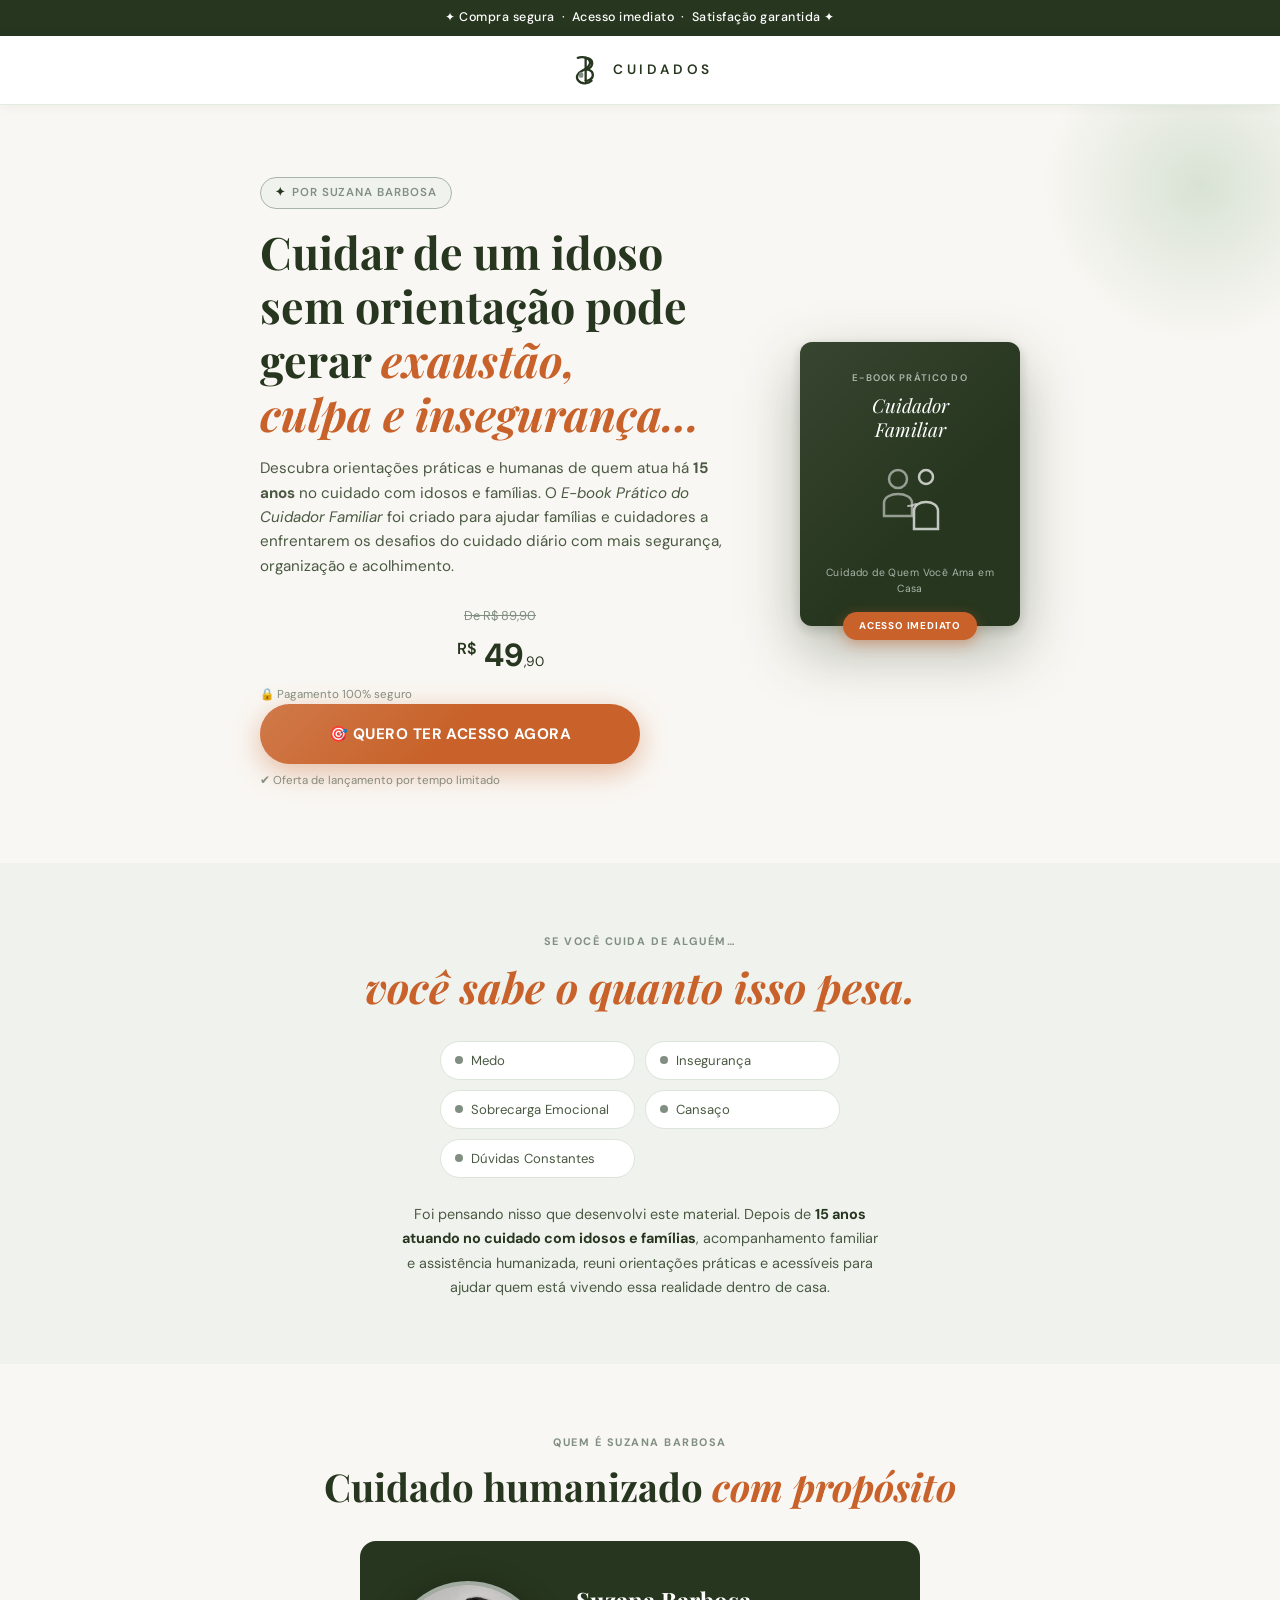
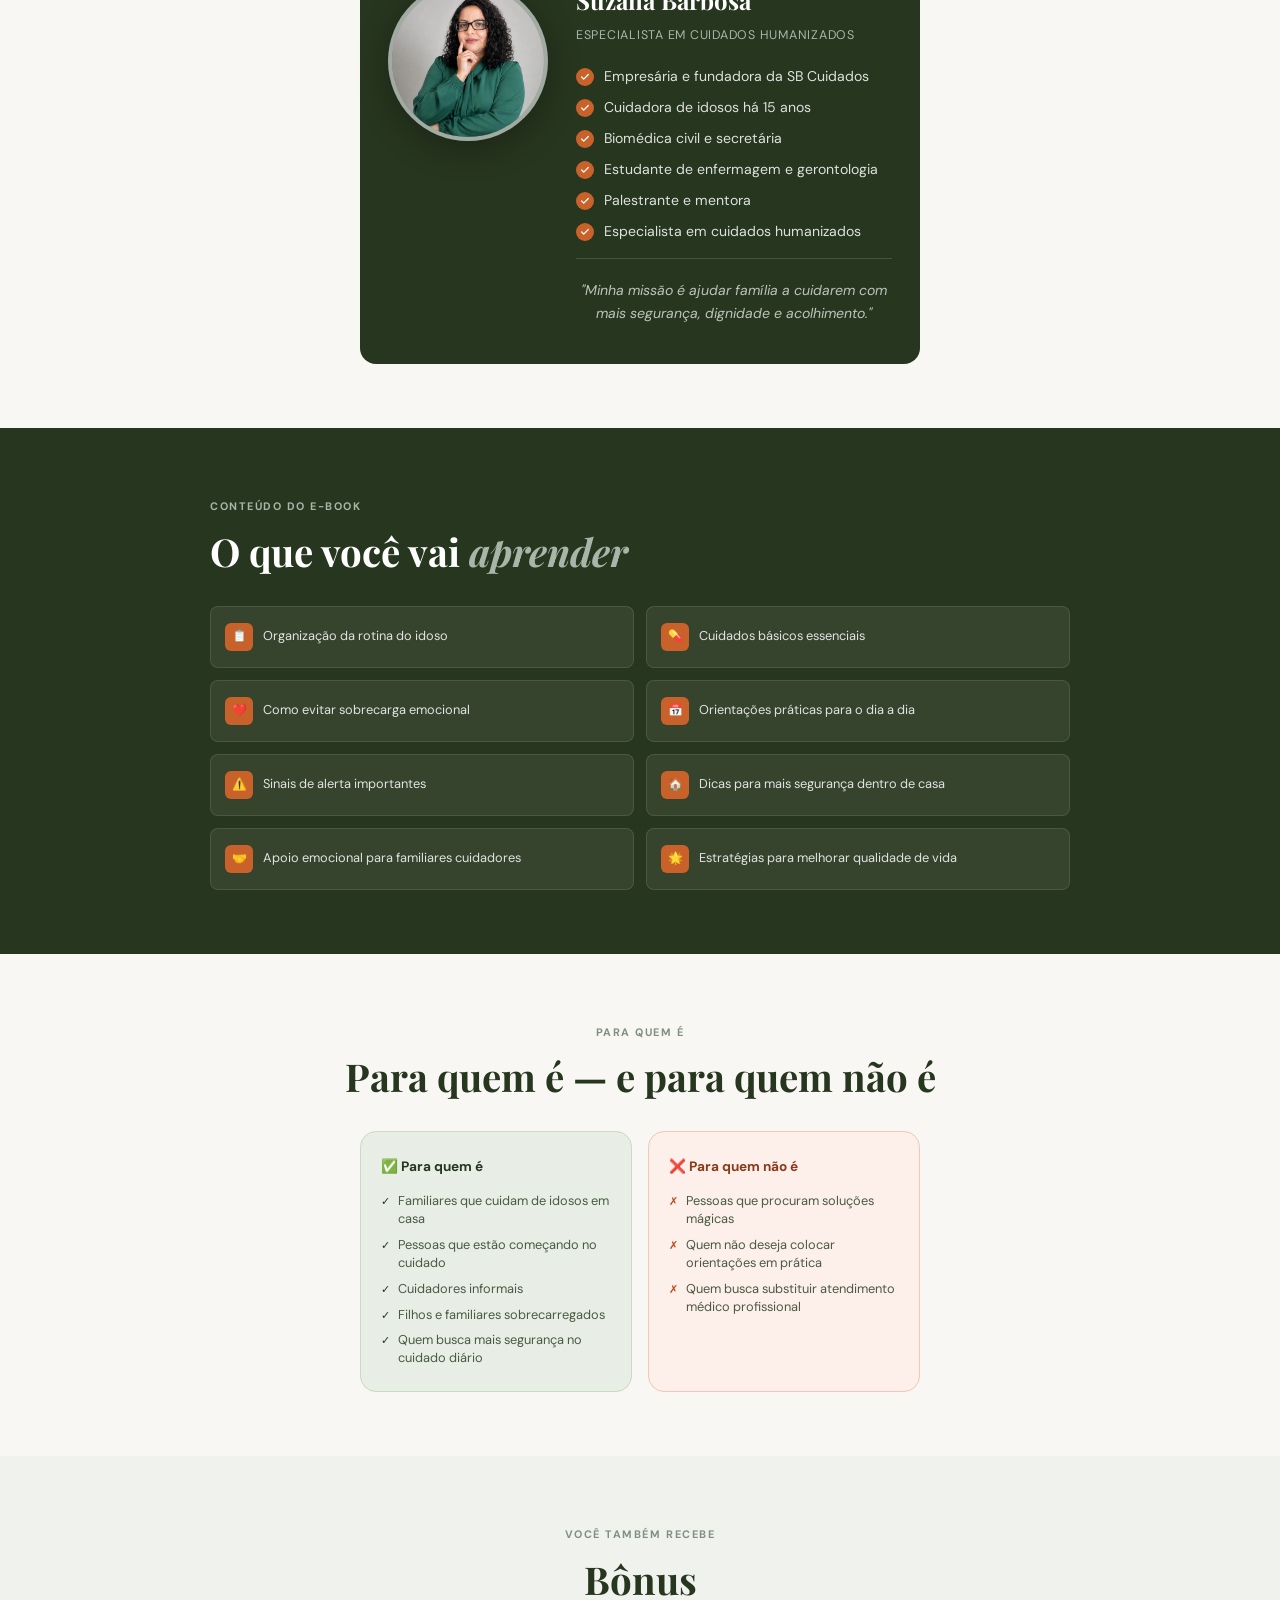
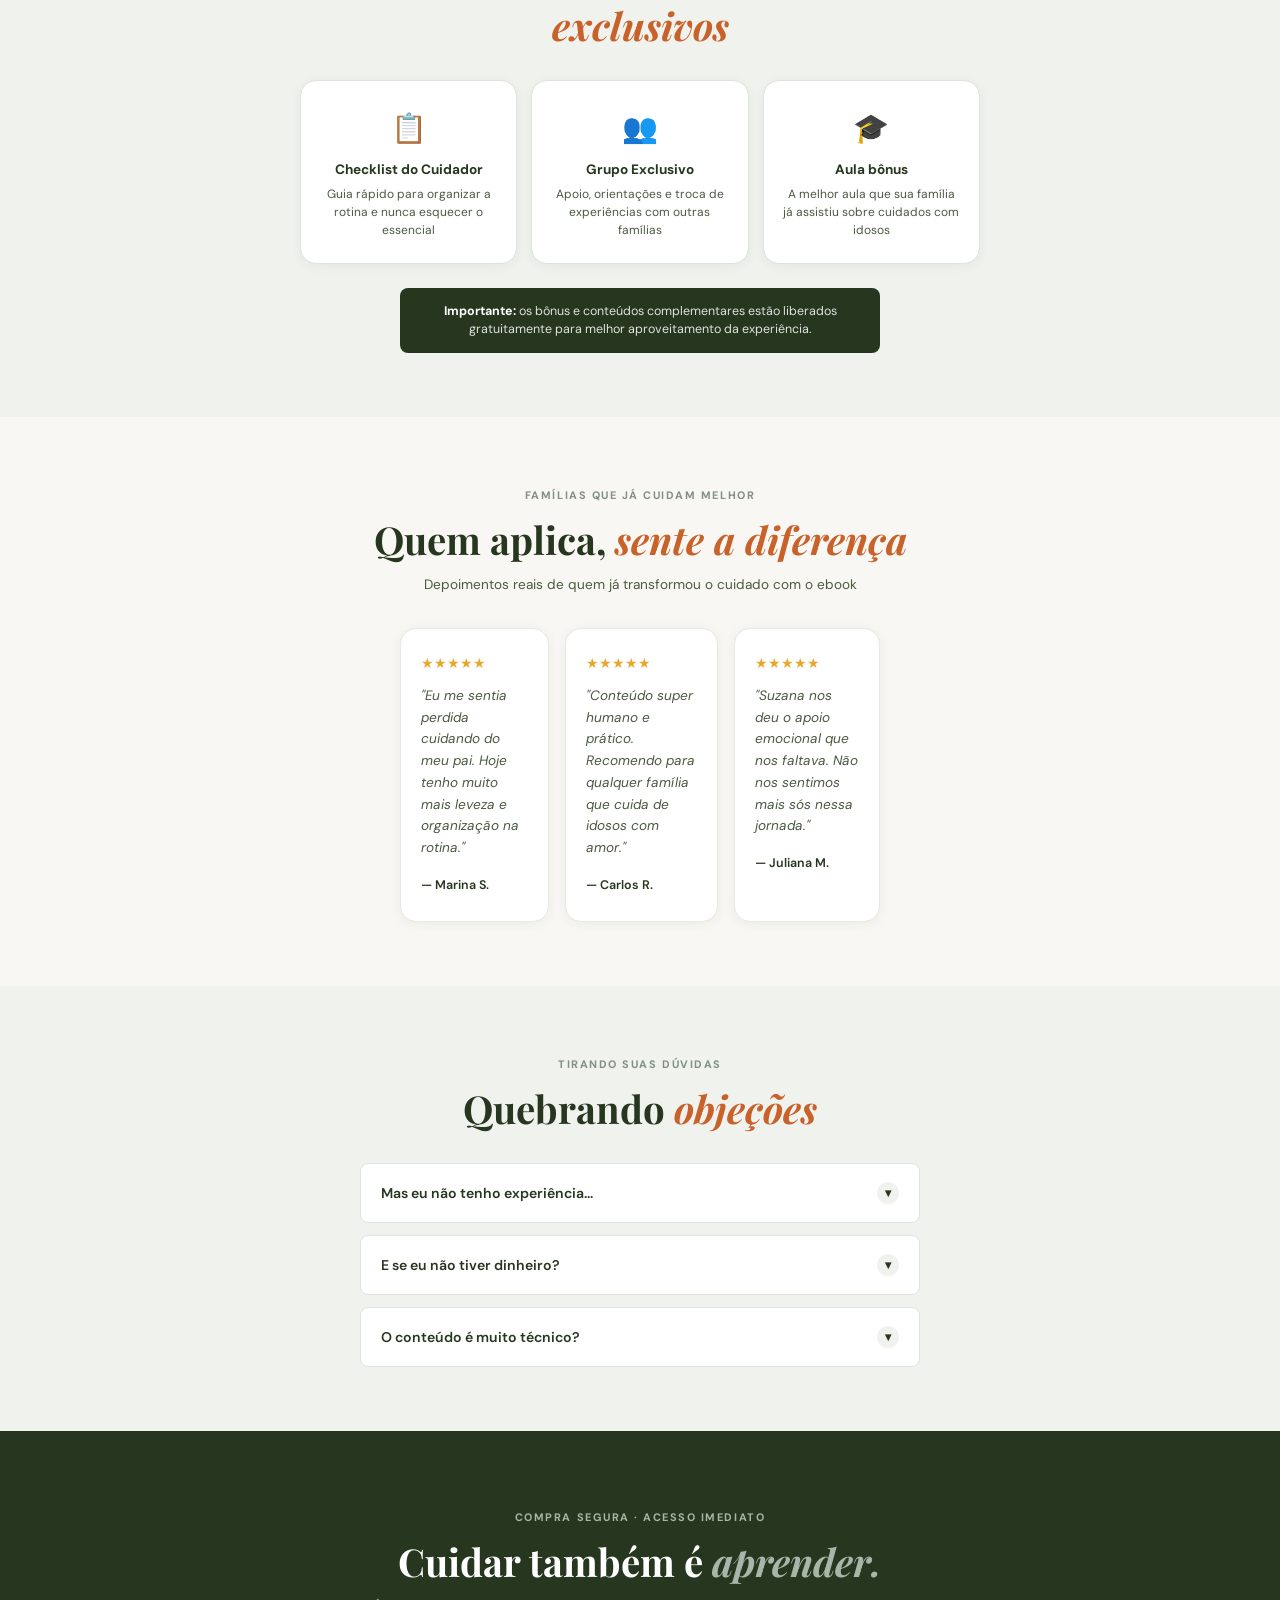
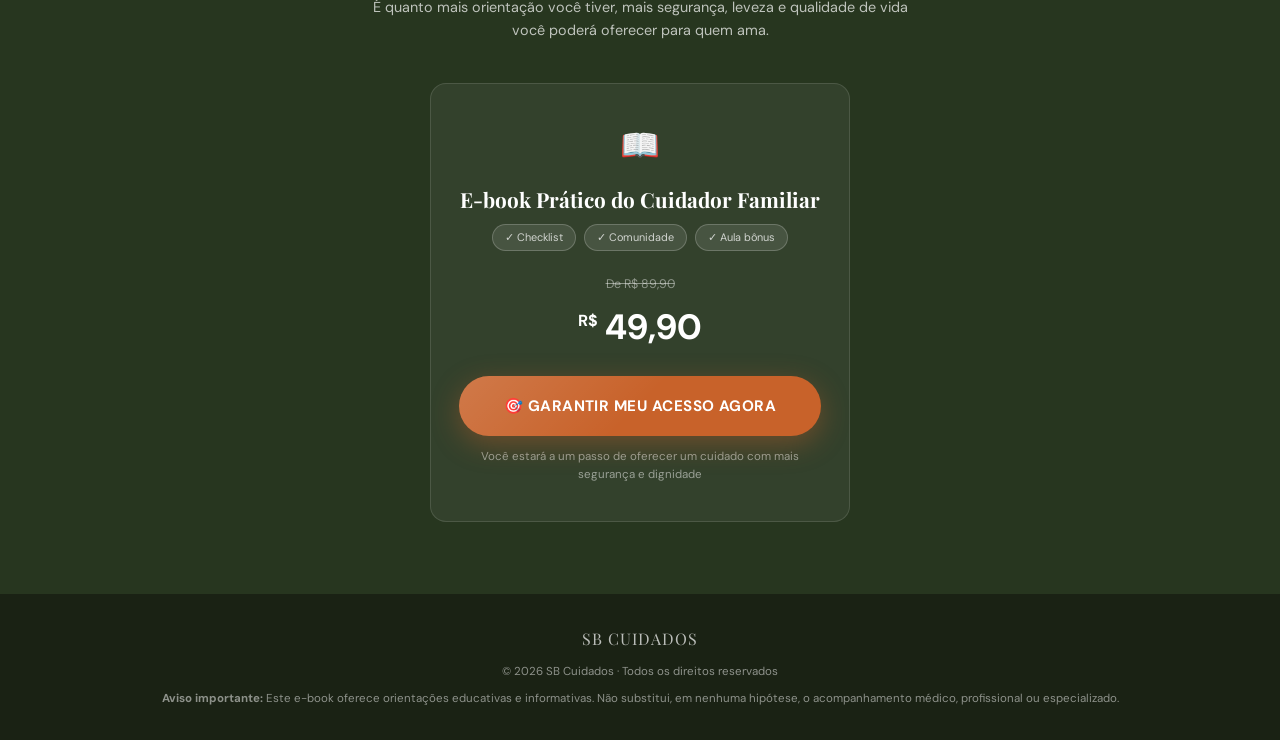
==== ebookcuidadorfamiliar/index.html @ 4cdeca49 "Add files via upload" ====
<!DOCTYPE html>
<html lang="pt-BR">
<head>
<meta charset="UTF-8">
<meta name="viewport" content="width=device-width, initial-scale=1.0">
<meta name="description" content="E-book Prático do Cuidador Familiar - Orientações práticas e humanas para cuidar de idosos com segurança, leveza e qualidade de vida.">
<title>Cuidador Familiar | SB Cuidados</title>
<link rel="preconnect" href="https://fonts.googleapis.com">
<link href="https://fonts.googleapis.com/css2?family=Playfair+Display:ital,wght@0,400;0,700;1,400;1,600&family=DM+Sans:wght@300;400;500;600&display=swap" rel="stylesheet">
<style>
  :root {
    --verde-escuro: #27361F;
    --verde-medio: #3d5230;
    --verde-sage: #818F82;
    --verde-sage-light: #a8b5a9;
    --verde-bg: #f0f2ee;
    --verde-bg2: #e8ede6;
    --laranja: #c8622a;
    --laranja-light: #d97a42;
    --creme: #f9f7f3;
    --branco: #ffffff;
    --texto-escuro: #1a2214;
    --texto-medio: #4a5a42;
    --radius: 16px;
    --radius-sm: 8px;
  }

  *, *::before, *::after { box-sizing: border-box; margin: 0; padding: 0; }

  html { scroll-behavior: smooth; }

  body {
    font-family: 'DM Sans', Helvetica, Arial, sans-serif;
    background: var(--creme);
    color: var(--texto-escuro);
    line-height: 1.6;
    -webkit-font-smoothing: antialiased;
  }

  img { max-width: 100%; height: auto; display: block; }

  /* ── TOPBAR ── */
  .topbar {
    background: var(--verde-escuro);
    color: #fff;
    text-align: center;
    font-size: 0.78rem;
    padding: 8px 16px;
    letter-spacing: 0.04em;
    font-weight: 500;
  }

  /* ── HERO ── */
  .hero {
    background: var(--creme);
    padding: 48px 24px 56px;
    display: flex;
    flex-direction: column;
    align-items: center;
    gap: 36px;
    position: relative;
    overflow: hidden;
  }

  .hero::before {
    content: '';
    position: absolute;
    top: -80px; right: -80px;
    width: 320px; height: 320px;
    border-radius: 50%;
    background: radial-gradient(circle, #d8e2d4 0%, transparent 70%);
    pointer-events: none;
  }

  .hero-badge {
    display: inline-flex;
    align-items: center;
    gap: 6px;
    background: var(--verde-bg);
    color: var(--verde-escuro);
    font-size: 0.72rem;
    font-weight: 600;
    letter-spacing: 0.08em;
    text-transform: uppercase;
    padding: 6px 14px;
    border-radius: 40px;
    border: 1px solid var(--verde-sage-light);
  }

  .hero-badge span { color: var(--verde-sage); }

  .hero-content { text-align: center; }

  .hero-title {
    font-family: 'Playfair Display', Georgia, serif;
    font-size: clamp(1.9rem, 6vw, 2.8rem);
    font-weight: 700;
    line-height: 1.2;
    color: var(--verde-escuro);
    margin-bottom: 16px;
  }

  .hero-title em {
    font-style: italic;
    color: var(--laranja);
  }

  .hero-desc {
    font-size: 0.95rem;
    color: var(--texto-medio);
    margin-bottom: 28px;
    max-width: 480px;
    margin-left: auto;
    margin-right: auto;
  }

  /* book mockup */
  .hero-book {
    width: min(220px, 60vw);
    background: var(--verde-escuro);
    border-radius: 12px;
    padding: 28px 22px;
    text-align: center;
    color: #fff;
    position: relative;
    box-shadow: 0 24px 60px rgba(39,54,31,0.35), 0 4px 12px rgba(39,54,31,0.2);
    flex-shrink: 0;
  }

  .hero-book::before {
    content: '';
    position: absolute;
    inset: 0;
    border-radius: 12px;
    background: linear-gradient(135deg, rgba(255,255,255,0.08) 0%, transparent 60%);
    pointer-events: none;
  }

  .hero-book .book-tag {
    font-size: 0.6rem;
    letter-spacing: 0.12em;
    text-transform: uppercase;
    color: var(--verde-sage-light);
    margin-bottom: 8px;
    font-weight: 600;
  }

  .hero-book .book-title {
    font-family: 'Playfair Display', serif;
    font-size: 1.2rem;
    font-style: italic;
    line-height: 1.25;
    margin-bottom: 20px;
  }

  .hero-book .book-icon {
    width: 80px;
    height: 80px;
    margin: 0 auto 16px;
    opacity: 0.85;
  }

  .hero-book .book-subtitle {
    font-size: 0.65rem;
    color: var(--verde-sage-light);
    letter-spacing: 0.04em;
  }

  .book-access-badge {
    position: absolute;
    bottom: -14px;
    left: 50%;
    transform: translateX(-50%);
    background: var(--laranja);
    color: #fff;
    font-size: 0.62rem;
    font-weight: 700;
    letter-spacing: 0.08em;
    text-transform: uppercase;
    padding: 6px 16px;
    border-radius: 20px;
    white-space: nowrap;
    box-shadow: 0 4px 14px rgba(200,98,42,0.45);
  }

  /* price area */
  .price-block {
    text-align: center;
    margin-top: 8px;
  }

  .price-old {
    font-size: 0.8rem;
    color: var(--verde-sage);
    text-decoration: line-through;
    margin-bottom: 4px;
  }

  .price-new {
    font-size: 2rem;
    font-weight: 700;
    color: var(--verde-escuro);
  }

  .price-new strong { font-size: 1rem; vertical-align: super; font-weight: 600; }
  .price-new span { font-size: 0.85rem; font-weight: 400; }

  .price-note {
    font-size: 0.72rem;
    color: var(--verde-sage);
    margin-top: 4px;
    display: flex;
    align-items: center;
    justify-content: center;
    gap: 4px;
  }

  /* CTA Button */
  .btn-cta {
    display: block;
    width: 100%;
    max-width: 380px;
    margin: 0 auto;
    background: var(--laranja);
    color: #fff;
    text-decoration: none;
    text-align: center;
    font-weight: 700;
    font-size: 0.95rem;
    letter-spacing: 0.03em;
    padding: 18px 24px;
    border-radius: 50px;
    border: none;
    cursor: pointer;
    box-shadow: 0 8px 28px rgba(200,98,42,0.4);
    transition: transform 0.2s, box-shadow 0.2s, background 0.2s;
    position: relative;
    overflow: hidden;
  }

  .btn-cta::after {
    content: '';
    position: absolute;
    inset: 0;
    background: linear-gradient(135deg, rgba(255,255,255,0.15) 0%, transparent 50%);
    pointer-events: none;
  }

  .btn-cta:hover { transform: translateY(-2px); box-shadow: 0 12px 36px rgba(200,98,42,0.5); background: #d96f35; }
  .btn-cta:active { transform: translateY(0); }

  .guarantee {
    display: flex;
    align-items: center;
    justify-content: center;
    gap: 6px;
    font-size: 0.72rem;
    color: var(--verde-sage);
    margin-top: 10px;
  }

  /* ── SECTION BASE ── */
  section { padding: 64px 24px; }

  .section-label {
    display: inline-block;
    font-size: 0.68rem;
    font-weight: 700;
    letter-spacing: 0.14em;
    text-transform: uppercase;
    color: var(--verde-sage);
    margin-bottom: 12px;
  }

  .section-title {
    font-family: 'Playfair Display', serif;
    font-size: clamp(1.6rem, 5vw, 2.4rem);
    line-height: 1.2;
    color: var(--verde-escuro);
    margin-bottom: 12px;
  }

  .section-title em {
    font-style: italic;
    color: var(--laranja);
  }

  .section-sub {
    font-size: 0.9rem;
    color: var(--texto-medio);
    max-width: 560px;
  }

  /* ── EMPATHY ── */
  .empathy {
    background: var(--verde-bg);
    text-align: center;
  }

  .empathy .section-title em {
    font-style: italic;
    color: var(--laranja);
    display: block;
    font-size: 1.1em;
  }

  .empathy-feelings {
    display: grid;
    grid-template-columns: 1fr 1fr;
    gap: 10px;
    max-width: 400px;
    margin: 28px auto 24px;
    text-align: left;
  }

  .feeling-tag {
    display: flex;
    align-items: center;
    gap: 8px;
    background: #fff;
    border: 1px solid #dce5d9;
    border-radius: 40px;
    padding: 8px 14px;
    font-size: 0.82rem;
    color: var(--texto-medio);
  }

  .feeling-tag .dot {
    width: 8px; height: 8px;
    background: var(--verde-sage);
    border-radius: 50%;
    flex-shrink: 0;
  }

  .empathy-text {
    font-size: 0.9rem;
    color: var(--texto-medio);
    max-width: 480px;
    margin: 0 auto;
    line-height: 1.7;
  }

  .empathy-text strong { color: var(--verde-escuro); }

  /* ── AUTHOR ── */
  .author {
    background: var(--creme);
  }

  .author-card {
    background: var(--verde-escuro);
    border-radius: var(--radius);
    padding: 40px 28px;
    color: #fff;
    display: flex;
    flex-direction: column;
    align-items: center;
    gap: 28px;
    max-width: 560px;
    margin: 0 auto;
  }

  .author-avatar {
    width: 160px; height: 160px;
    border-radius: 50%;
    background: var(--verde-sage);
    flex-shrink: 0;
    border: 4px solid rgba(255,255,255,0.25);
    overflow: hidden;
    box-shadow: 0 8px 32px rgba(0,0,0,0.3);
  }

  .author-avatar img {
    width: 100%;
    height: 100%;
    object-fit: cover;
    object-position: center top;
  }

  .author-info { text-align: center; }

  .author-name {
    font-family: 'Playfair Display', serif;
    font-size: 1.5rem;
    font-weight: 700;
    margin-bottom: 6px;
  }

  .author-title {
    font-size: 0.78rem;
    color: var(--verde-sage-light);
    letter-spacing: 0.06em;
    text-transform: uppercase;
    margin-bottom: 20px;
  }

  .author-bullets {
    list-style: none;
    text-align: left;
    display: flex;
    flex-direction: column;
    gap: 10px;
  }

  .author-bullets li {
    display: flex;
    align-items: flex-start;
    gap: 10px;
    font-size: 0.88rem;
    color: rgba(255,255,255,0.85);
    line-height: 1.5;
  }

  .author-bullets li::before {
    content: '';
    width: 18px; height: 18px;
    border-radius: 50%;
    background: var(--laranja);
    flex-shrink: 0;
    margin-top: 2px;
    display: flex;
    align-items: center;
    justify-content: center;
    background-image: url("data:image/svg+xml,%3Csvg xmlns='http://www.w3.org/2000/svg' width='10' height='10' viewBox='0 0 24 24' fill='none' stroke='white' stroke-width='3' stroke-linecap='round' stroke-linejoin='round'%3E%3Cpolyline points='20 6 9 17 4 12'%3E%3C/polyline%3E%3C/svg%3E");
    background-repeat: no-repeat;
    background-position: center;
    background-size: 10px;
  }

  .author-quote {
    border-top: 1px solid rgba(255,255,255,0.15);
    padding-top: 20px;
    font-style: italic;
    font-size: 0.88rem;
    color: rgba(255,255,255,0.7);
    line-height: 1.6;
    text-align: center;
  }

  /* ── CONTENTS ── */
  .contents {
    background: var(--verde-escuro);
    color: #fff;
    text-align: left;
  }

  .contents .section-label { color: var(--verde-sage-light); }
  .contents .section-title { color: #fff; }
  .contents .section-title em { color: var(--verde-sage-light); }

  .contents-grid {
    display: grid;
    grid-template-columns: 1fr 1fr;
    gap: 12px;
    margin-top: 32px;
    max-width: 860px;
    margin-left: auto;
    margin-right: auto;
  }

  .content-item {
    background: rgba(255,255,255,0.07);
    border: 1px solid rgba(255,255,255,0.1);
    border-radius: var(--radius-sm);
    padding: 16px 14px;
    display: flex;
    align-items: center;
    gap: 10px;
  }

  .content-item .icon {
    width: 28px; height: 28px;
    background: var(--laranja);
    border-radius: 6px;
    flex-shrink: 0;
    display: flex;
    align-items: center;
    justify-content: center;
    font-size: 0.75rem;
    color: #fff;
    font-weight: 700;
  }

  .content-item p {
    font-size: 0.8rem;
    color: rgba(255,255,255,0.85);
    line-height: 1.45;
  }

  /* ── FOR WHOM ── */
  .forwhom {
    background: var(--creme);
  }

  .forwhom-grid {
    display: grid;
    grid-template-columns: 1fr 1fr;
    gap: 16px;
    margin-top: 32px;
  }

  .forwhom-card {
    border-radius: var(--radius);
    padding: 24px 20px;
  }

  .forwhom-card.yes {
    background: var(--verde-bg2);
    border: 1px solid #c8d9c4;
  }

  .forwhom-card.no {
    background: #fdf0eb;
    border: 1px solid #f0c8b4;
  }

  .forwhom-card h3 {
    font-size: 0.85rem;
    font-weight: 700;
    margin-bottom: 14px;
    display: flex;
    align-items: center;
    gap: 6px;
  }

  .forwhom-card.yes h3 { color: var(--verde-escuro); }
  .forwhom-card.no h3 { color: #8b3a1a; }

  .forwhom-list {
    list-style: none;
    display: flex;
    flex-direction: column;
    gap: 8px;
  }

  .forwhom-list li {
    font-size: 0.8rem;
    color: var(--texto-medio);
    line-height: 1.4;
    display: flex;
    align-items: flex-start;
    gap: 8px;
  }

  .forwhom-list li .mark {
    font-size: 0.7rem;
    margin-top: 2px;
    flex-shrink: 0;
  }

  .forwhom-card.yes .mark { color: var(--verde-escuro); }
  .forwhom-card.no .mark { color: #c0471a; }

  /* ── BONUS ── */
  .bonus {
    background: var(--verde-bg);
    text-align: center;
  }

  .bonus .section-title em { display: block; color: var(--laranja); }

  .bonus-grid {
    display: grid;
    grid-template-columns: 1fr;
    gap: 14px;
    margin-top: 32px;
    max-width: 680px;
    margin-left: auto;
    margin-right: auto;
  }

  .bonus-card {
    background: #fff;
    border-radius: var(--radius);
    padding: 24px 18px;
    text-align: center;
    border: 1px solid #dce5d9;
    box-shadow: 0 2px 12px rgba(39,54,31,0.06);
  }

  .bonus-icon {
    font-size: 1.8rem;
    margin-bottom: 10px;
  }

  .bonus-card h4 {
    font-size: 0.85rem;
    font-weight: 700;
    color: var(--verde-escuro);
    margin-bottom: 6px;
    line-height: 1.3;
  }

  .bonus-card p {
    font-size: 0.75rem;
    color: var(--texto-medio);
    line-height: 1.5;
  }

  .bonus-note {
    margin-top: 24px;
    background: var(--verde-escuro);
    color: rgba(255,255,255,0.85);
    border-radius: var(--radius-sm);
    padding: 14px 20px;
    font-size: 0.78rem;
    max-width: 480px;
    margin-left: auto;
    margin-right: auto;
    line-height: 1.5;
  }

  .bonus-note strong { color: #fff; }

  /* ── TESTIMONIALS ── */
  .testimonials {
    background: var(--creme);
    text-align: center;
  }

  .testimonials-subtitle {
    font-size: 0.85rem;
    color: var(--texto-medio);
    margin-bottom: 32px;
  }

  .testimonials-grid {
    display: flex;
    flex-direction: column;
    gap: 16px;
    max-width: 480px;
    margin: 0 auto;
  }

  .testimonial {
    background: #fff;
    border-radius: var(--radius);
    padding: 24px 20px;
    text-align: left;
    border: 1px solid #e4ebe0;
    box-shadow: 0 2px 12px rgba(39,54,31,0.06);
  }

  .stars {
    color: #e8a830;
    font-size: 0.85rem;
    margin-bottom: 10px;
  }

  .testimonial p {
    font-size: 0.85rem;
    color: var(--texto-medio);
    line-height: 1.6;
    margin-bottom: 12px;
    font-style: italic;
  }

  .testimonial-author {
    font-size: 0.78rem;
    font-weight: 600;
    color: var(--verde-escuro);
  }

  /* ── FAQ ── */
  .faq {
    background: var(--verde-bg);
    text-align: center;
  }

  .faq .section-title em { color: var(--laranja); }

  .faq-list {
    margin-top: 32px;
    max-width: 560px;
    margin-left: auto;
    margin-right: auto;
    display: flex;
    flex-direction: column;
    gap: 12px;
    text-align: left;
  }

  .faq-item {
    background: #fff;
    border-radius: var(--radius-sm);
    border: 1px solid #dce5d9;
    overflow: hidden;
  }

  .faq-question {
    width: 100%;
    background: none;
    border: none;
    padding: 18px 20px;
    display: flex;
    justify-content: space-between;
    align-items: center;
    cursor: pointer;
    font-family: inherit;
    font-size: 0.88rem;
    font-weight: 600;
    color: var(--verde-escuro);
    text-align: left;
    gap: 12px;
  }

  .faq-arrow {
    width: 22px; height: 22px;
    background: var(--verde-bg);
    border-radius: 50%;
    display: flex;
    align-items: center;
    justify-content: center;
    flex-shrink: 0;
    transition: transform 0.3s, background 0.3s;
    color: var(--verde-escuro);
    font-size: 0.75rem;
  }

  .faq-item.open .faq-arrow {
    transform: rotate(180deg);
    background: var(--verde-escuro);
    color: #fff;
  }

  .faq-answer {
    max-height: 0;
    overflow: hidden;
    transition: max-height 0.35s ease;
  }

  .faq-answer-inner {
    padding: 0 20px 18px;
    font-size: 0.84rem;
    color: var(--texto-medio);
    line-height: 1.65;
  }

  /* ── CTA FINAL ── */
  .cta-final {
    background: var(--verde-escuro);
    color: #fff;
    text-align: center;
    padding: 72px 24px;
  }

  .cta-final .section-label { color: var(--verde-sage-light); }
  .cta-final .section-title { color: #fff; }
  .cta-final .section-title em { color: var(--verde-sage-light); }

  .cta-final .section-sub { color: rgba(255,255,255,0.7); margin: 0 auto 40px; }

  .cta-box {
    background: rgba(255,255,255,0.06);
    border: 1px solid rgba(255,255,255,0.12);
    border-radius: var(--radius);
    padding: 36px 28px;
    max-width: 420px;
    margin: 0 auto;
  }

  .cta-box-icon {
    font-size: 2rem;
    margin-bottom: 12px;
  }

  .cta-box h3 {
    font-family: 'Playfair Display', serif;
    font-size: 1.3rem;
    margin-bottom: 6px;
  }

  .cta-tags {
    display: flex;
    gap: 8px;
    justify-content: center;
    flex-wrap: wrap;
    margin-bottom: 24px;
    margin-top: 8px;
  }

  .cta-tag {
    font-size: 0.68rem;
    background: rgba(255,255,255,0.1);
    border: 1px solid rgba(255,255,255,0.2);
    color: rgba(255,255,255,0.75);
    padding: 4px 12px;
    border-radius: 20px;
  }

  .cta-price-old {
    font-size: 0.78rem;
    color: rgba(255,255,255,0.45);
    text-decoration: line-through;
    margin-bottom: 4px;
  }

  .cta-price-new {
    font-size: 2.2rem;
    font-weight: 700;
    margin-bottom: 20px;
  }

  .cta-price-new sup { font-size: 1rem; vertical-align: super; }

  /* ── FOOTER ── */
  footer {
    background: var(--texto-escuro);
    color: rgba(255,255,255,0.5);
    text-align: center;
    padding: 32px 24px;
    font-size: 0.72rem;
    line-height: 1.6;
  }

  footer .footer-logo {
    font-family: 'Playfair Display', serif;
    font-size: 1rem;
    color: rgba(255,255,255,0.7);
    margin-bottom: 12px;
    letter-spacing: 0.06em;
  }

  /* ── SB LOGO SVG ── */
  .sb-logo {
    display: inline-flex;
    align-items: center;
    gap: 10px;
    text-decoration: none;
    padding: 16px 24px;
  }

  .sb-logo-text {
    font-family: 'DM Sans', Helvetica, sans-serif;
    font-size: 0.85rem;
    font-weight: 600;
    letter-spacing: 0.28em;
    color: var(--verde-escuro);
  }

  .nav-bar {
    background: #fff;
    border-bottom: 1px solid #e4ebe0;
    display: flex;
    justify-content: center;
    align-items: center;
    position: sticky;
    top: 0;
    z-index: 100;
    box-shadow: 0 1px 12px rgba(39,54,31,0.06);
  }

  /* ── DIVIDERS ── */
  .wave-divider {
    width: 100%;
    overflow: hidden;
    line-height: 0;
  }

  .wave-divider svg { display: block; width: 100%; }

  /* ── UTILITY ── */
  .center { text-align: center; }

  .mt-8 { margin-top: 8px; }
  .mt-16 { margin-top: 16px; }
  .mt-24 { margin-top: 24px; }
  .mt-32 { margin-top: 32px; }

  /* ── ANIMATIONS ── */
  @keyframes fadeUp {
    from { opacity: 0; transform: translateY(24px); }
    to { opacity: 1; transform: translateY(0); }
  }

  .animate { animation: fadeUp 0.6s ease forwards; }
  .delay-1 { animation-delay: 0.15s; }
  .delay-2 { animation-delay: 0.3s; }
  .delay-3 { animation-delay: 0.45s; }

  /* ── RESPONSIVE ── */
  @media (min-width: 600px) {
    .hero {
      flex-direction: row;
      align-items: center;
      justify-content: center;
      padding: 72px 48px;
      gap: 60px;
    }
    .hero-content { text-align: left; }
    .hero-content .btn-cta { margin: 0; }
    .hero-content .price-note { justify-content: flex-start; }
    .hero-content .guarantee { justify-content: flex-start; }

    .bonus-grid { grid-template-columns: repeat(3, 1fr); max-width: 680px; }
    .forwhom-grid { max-width: 560px; margin: 32px auto 0; }
    .testimonials-grid { flex-direction: row; }
    .author-card { flex-direction: row; align-items: flex-start; text-align: left; }
    .author-info { text-align: left; }
    .author-bullets li { }
    .contents { padding-left: 48px; padding-right: 48px; }
  }
</style>
</head>
<body>

<!-- TOP BAR -->
<div class="topbar">✦ Compra segura &nbsp;·&nbsp; Acesso imediato &nbsp;·&nbsp; Satisfação garantida ✦</div>

<!-- NAV -->
<nav class="nav-bar">
  <a href="#" class="sb-logo">
    <svg width="36" height="36" viewBox="0 0 100 110" fill="none" xmlns="http://www.w3.org/2000/svg">
      <!-- S shape -->
      <path d="M28 18 C28 18 50 10 62 24 C74 38 52 52 40 58 C28 64 20 76 30 88 C40 100 62 96 70 88" stroke="#27361F" stroke-width="7" stroke-linecap="round" fill="none"/>
      <!-- B shape -->
      <path d="M52 18 L52 88" stroke="#27361F" stroke-width="7" stroke-linecap="round"/>
      <path d="M52 18 C52 18 72 18 72 34 C72 50 52 53 52 53" stroke="#27361F" stroke-width="7" stroke-linecap="round" fill="none"/>
      <path d="M52 53 C52 53 74 53 74 70 C74 87 52 88 52 88" stroke="#27361F" stroke-width="7" stroke-linecap="round" fill="none"/>
      <!-- drop -->
      <ellipse cx="38" cy="70" rx="7" ry="9" fill="#818F82"/>
    </svg>
    <span class="sb-logo-text">CUIDADOS</span>
  </a>
</nav>

<!-- HERO -->
<section class="hero">
  <div class="hero-content animate">
    <div class="hero-badge">✦ <span>por Suzana Barbosa</span></div>

    <h1 class="hero-title mt-16">
      Cuidar de um idoso<br>
      sem orientação pode<br>
      gerar <em>exaustão,<br>culpa e insegurança…</em>
    </h1>

    <p class="hero-desc">
      Descubra orientações práticas e humanas de quem atua há <strong>15 anos</strong> no cuidado com idosos e famílias. O <em>E-book Prático do Cuidador Familiar</em> foi criado para ajudar famílias e cuidadores a enfrentarem os desafios do cuidado diário com mais segurança, organização e acolhimento.
    </p>

    <div class="price-block">
      <div class="price-old">De R$ 89,90</div>
      <div class="price-new"><strong>R$</strong> 49<span>,90</span></div>
      <div class="price-note">🔒 Pagamento 100% seguro</div>
    </div>

    <a href="https://pay.kiwify.com.br/NaNNCnF" target="_blank" rel="noopener" class="btn-cta mt-16">🎯 QUERO TER ACESSO AGORA</a>
    <div class="guarantee mt-8">✔ Oferta de lançamento por tempo limitado</div>
  </div>

  <div class="hero-book animate delay-2">
    <div class="book-tag">E-book Prático do</div>
    <div class="book-title">Cuidador<br>Familiar</div>
    <!-- Illustrated silhouette -->
    <svg class="book-icon" viewBox="0 0 80 80" fill="none" xmlns="http://www.w3.org/2000/svg">
      <!-- elder person seated -->
      <circle cx="28" cy="18" r="9" stroke="rgba(255,255,255,0.6)" stroke-width="2.5"/>
      <path d="M14 42 C14 30 42 30 42 42 L42 55 L14 55 Z" stroke="rgba(255,255,255,0.6)" stroke-width="2.5" fill="none"/>
      <!-- caregiver standing -->
      <circle cx="56" cy="16" r="7" stroke="rgba(255,255,255,0.85)" stroke-width="2.5"/>
      <path d="M44 50 C44 38 68 38 68 50 L68 68 L44 68 Z" stroke="rgba(255,255,255,0.85)" stroke-width="2.5" fill="none"/>
      <!-- hand holding gesture -->
      <path d="M38 45 C42 45 46 43 46 43" stroke="rgba(255,255,255,0.7)" stroke-width="2" stroke-linecap="round"/>
    </svg>
    <div class="book-subtitle">Cuidado de Quem Você Ama em Casa</div>
    <div class="book-access-badge">ACESSO IMEDIATO</div>
  </div>
</section>

<!-- EMPATHY SECTION -->
<section class="empathy">
  <p class="section-label">Se você cuida de alguém…</p>
  <h2 class="section-title">
    <em>você sabe o quanto isso pesa.</em>
  </h2>

  <div class="empathy-feelings">
    <div class="feeling-tag"><span class="dot"></span> Medo</div>
    <div class="feeling-tag"><span class="dot"></span> Insegurança</div>
    <div class="feeling-tag"><span class="dot"></span> Sobrecarga Emocional</div>
    <div class="feeling-tag"><span class="dot"></span> Cansaço</div>
    <div class="feeling-tag"><span class="dot"></span> Dúvidas Constantes</div>
  </div>

  <p class="empathy-text">
    Foi pensando nisso que desenvolvi este material. Depois de <strong>15 anos atuando no cuidado com idosos e famílias</strong>, acompanhamento familiar e assistência humanizada, reuni orientações práticas e acessíveis para ajudar quem está vivendo essa realidade dentro de casa.
  </p>
</section>

<!-- AUTHOR -->
<section class="author">
  <div style="text-align:center; margin-bottom:32px;">
    <p class="section-label">Quem é Suzana Barbosa</p>
    <h2 class="section-title">Cuidado humanizado <em>com propósito</em></h2>
  </div>

  <div class="author-card">
    <div class="author-avatar">
      <img src="suzana.webp" alt="Suzana Barbosa">
    </div>
    <div class="author-info">
      <div class="author-name">Suzana Barbosa</div>
      <div class="author-title">Especialista em Cuidados Humanizados</div>
      <ul class="author-bullets">
        <li>Empresária e fundadora da SB Cuidados</li>
        <li>Cuidadora de idosos há 15 anos</li>
        <li>Biomédica civil e secretária</li>
        <li>Estudante de enfermagem e gerontologia</li>
        <li>Palestrante e mentora</li>
        <li>Especialista em cuidados humanizados</li>
      </ul>
      <p class="author-quote mt-16">
        "Minha missão é ajudar família a cuidarem com mais segurança, dignidade e acolhimento."
      </p>
    </div>
  </div>
</section>

<!-- CONTENTS -->
<section class="contents">
  <div style="max-width:860px; margin:0 auto;">
  <p class="section-label">Conteúdo do E-book</p>
  <h2 class="section-title">O que você vai <em>aprender</em></h2>
  </div>

  <div class="contents-grid">
    <div class="content-item">
      <div class="icon">📋</div>
      <p>Organização da rotina do idoso</p>
    </div>
    <div class="content-item">
      <div class="icon">💊</div>
      <p>Cuidados básicos essenciais</p>
    </div>
    <div class="content-item">
      <div class="icon">❤️</div>
      <p>Como evitar sobrecarga emocional</p>
    </div>
    <div class="content-item">
      <div class="icon">📅</div>
      <p>Orientações práticas para o dia a dia</p>
    </div>
    <div class="content-item">
      <div class="icon">⚠️</div>
      <p>Sinais de alerta importantes</p>
    </div>
    <div class="content-item">
      <div class="icon">🏠</div>
      <p>Dicas para mais segurança dentro de casa</p>
    </div>
    <div class="content-item">
      <div class="icon">🤝</div>
      <p>Apoio emocional para familiares cuidadores</p>
    </div>
    <div class="content-item">
      <div class="icon">🌟</div>
      <p>Estratégias para melhorar qualidade de vida</p>
    </div>
  </div>
</section>

<!-- FOR WHOM -->
<section class="forwhom">
  <div style="text-align:center; margin-bottom:0;">
    <p class="section-label">Para quem é</p>
    <h2 class="section-title" style="margin-bottom:0;">Para quem é — e para quem não é</h2>
  </div>

  <div class="forwhom-grid">
    <div class="forwhom-card yes">
      <h3>✅ Para quem é</h3>
      <ul class="forwhom-list">
        <li><span class="mark">✓</span> Familiares que cuidam de idosos em casa</li>
        <li><span class="mark">✓</span> Pessoas que estão começando no cuidado</li>
        <li><span class="mark">✓</span> Cuidadores informais</li>
        <li><span class="mark">✓</span> Filhos e familiares sobrecarregados</li>
        <li><span class="mark">✓</span> Quem busca mais segurança no cuidado diário</li>
      </ul>
    </div>
    <div class="forwhom-card no">
      <h3>❌ Para quem não é</h3>
      <ul class="forwhom-list">
        <li><span class="mark">✗</span> Pessoas que procuram soluções mágicas</li>
        <li><span class="mark">✗</span> Quem não deseja colocar orientações em prática</li>
        <li><span class="mark">✗</span> Quem busca substituir atendimento médico profissional</li>
      </ul>
    </div>
  </div>
</section>

<!-- BONUS -->
<section class="bonus">
  <p class="section-label">Você também recebe</p>
  <h2 class="section-title">Bônus <em>exclusivos</em></h2>

  <div class="bonus-grid">
    <div class="bonus-card">
      <div class="bonus-icon">📋</div>
      <h4>Checklist do Cuidador</h4>
      <p>Guia rápido para organizar a rotina e nunca esquecer o essencial</p>
    </div>
    <div class="bonus-card">
      <div class="bonus-icon">👥</div>
      <h4>Grupo Exclusivo</h4>
      <p>Apoio, orientações e troca de experiências com outras famílias</p>
    </div>
    <div class="bonus-card">
      <div class="bonus-icon">🎓</div>
      <h4>Aula bônus</h4>
      <p>A melhor aula que sua família já assistiu sobre cuidados com idosos</p>
    </div>
  </div>

  <p class="bonus-note mt-24">
    <strong>Importante:</strong> os bônus e conteúdos complementares estão liberados gratuitamente para melhor aproveitamento da experiência.
  </p>
</section>

<!-- TESTIMONIALS -->
<section class="testimonials">
  <p class="section-label">Famílias que já cuidam melhor</p>
  <h2 class="section-title">Quem aplica, <em>sente a diferença</em></h2>
  <p class="testimonials-subtitle">Depoimentos reais de quem já transformou o cuidado com o ebook</p>

  <div class="testimonials-grid">
    <div class="testimonial">
      <div class="stars">★★★★★</div>
      <p>"Eu me sentia perdida cuidando do meu pai. Hoje tenho muito mais leveza e organização na rotina."</p>
      <span class="testimonial-author">— Marina S.</span>
    </div>
    <div class="testimonial">
      <div class="stars">★★★★★</div>
      <p>"Conteúdo super humano e prático. Recomendo para qualquer família que cuida de idosos com amor."</p>
      <span class="testimonial-author">— Carlos R.</span>
    </div>
    <div class="testimonial">
      <div class="stars">★★★★★</div>
      <p>"Suzana nos deu o apoio emocional que nos faltava. Não nos sentimos mais sós nessa jornada."</p>
      <span class="testimonial-author">— Juliana M.</span>
    </div>
  </div>
</section>

<!-- FAQ -->
<section class="faq">
  <p class="section-label">Tirando suas dúvidas</p>
  <h2 class="section-title">Quebrando <em>objeções</em></h2>

  <div class="faq-list">
    <div class="faq-item">
      <button class="faq-question" onclick="toggleFaq(this)">
        Mas eu não tenho experiência...
        <span class="faq-arrow">▾</span>
      </button>
      <div class="faq-answer">
        <div class="faq-answer-inner">
          Este e-book foi criado exatamente para quem está começando. As orientações são simples, práticas e escritas em linguagem acessível para qualquer familiar, sem precisar de formação na área da saúde.
        </div>
      </div>
    </div>
    <div class="faq-item">
      <button class="faq-question" onclick="toggleFaq(this)">
        E se eu não tiver dinheiro?
        <span class="faq-arrow">▾</span>
      </button>
      <div class="faq-answer">
        <div class="faq-answer-inner">
          Por apenas R$ 49,90 — menos do que uma consulta médica particular — você tem acesso a um material completo com orientações que podem evitar crises, hospitalizações desnecessárias e muito sofrimento emocional para toda a família.
        </div>
      </div>
    </div>
    <div class="faq-item">
      <button class="faq-question" onclick="toggleFaq(this)">
        O conteúdo é muito técnico?
        <span class="faq-arrow">▾</span>
      </button>
      <div class="faq-answer">
        <div class="faq-answer-inner">
          Não! O e-book foi escrito para familiares, não para profissionais de saúde. Tudo é explicado de forma simples, com exemplos práticos do dia a dia do cuidado em casa.
        </div>
      </div>
    </div>
  </div>
</section>

<!-- CTA FINAL -->
<section class="cta-final" id="cta-final">
  <p class="section-label">Compra segura · Acesso imediato</p>
  <h2 class="section-title">Cuidar também é <em>aprender.</em></h2>
  <p class="section-sub mt-16">
    É quanto mais orientação você tiver, mais segurança, leveza e qualidade de vida você poderá oferecer para quem ama.
  </p>

  <div class="cta-box mt-32">
    <div class="cta-box-icon">📖</div>
    <h3>E-book Prático do Cuidador Familiar</h3>
    <div class="cta-tags">
      <span class="cta-tag">✓ Checklist</span>
      <span class="cta-tag">✓ Comunidade</span>
      <span class="cta-tag">✓ Aula bônus</span>
    </div>
    <div class="cta-price-old">De R$ 89,90</div>
    <div class="cta-price-new"><sup>R$</sup> 49,90</div>
    <a href="https://pay.kiwify.com.br/NaNNCnF" target="_blank" rel="noopener" class="btn-cta">🎯 GARANTIR MEU ACESSO AGORA</a>
    <p style="font-size:0.72rem; color:rgba(255,255,255,0.5); margin-top:12px;">Você estará a um passo de oferecer um cuidado com mais segurança e dignidade</p>
  </div>
</section>

<!-- FOOTER -->
<footer>
  <div class="footer-logo">SB CUIDADOS</div>
  <p>© 2026 SB Cuidados · Todos os direitos reservados</p>
  <p style="margin-top:8px;">
    <strong>Aviso importante:</strong> Este e-book oferece orientações educativas e informativas. Não substitui, em nenhuma hipótese, o acompanhamento médico, profissional ou especializado.
  </p>
</footer>

<script>
  function toggleFaq(btn) {
    const item = btn.closest('.faq-item');
    const answer = item.querySelector('.faq-answer');
    const isOpen = item.classList.contains('open');

    // close all
    document.querySelectorAll('.faq-item').forEach(el => {
      el.classList.remove('open');
      el.querySelector('.faq-answer').style.maxHeight = '0';
    });

    if (!isOpen) {
      item.classList.add('open');
      answer.style.maxHeight = answer.scrollHeight + 'px';
    }
  }

  // Intersection observer for animations
  const observer = new IntersectionObserver((entries) => {
    entries.forEach(e => {
      if (e.isIntersecting) {
        e.target.style.opacity = '1';
        e.target.style.transform = 'none';
      }
    });
  }, { threshold: 0.1 });

  document.querySelectorAll('.bonus-card, .content-item, .testimonial, .forwhom-card').forEach(el => {
    el.style.opacity = '0';
    el.style.transform = 'translateY(20px)';
    el.style.transition = 'opacity 0.5s ease, transform 0.5s ease';
    observer.observe(el);
  });
</script>
</body>
</html>
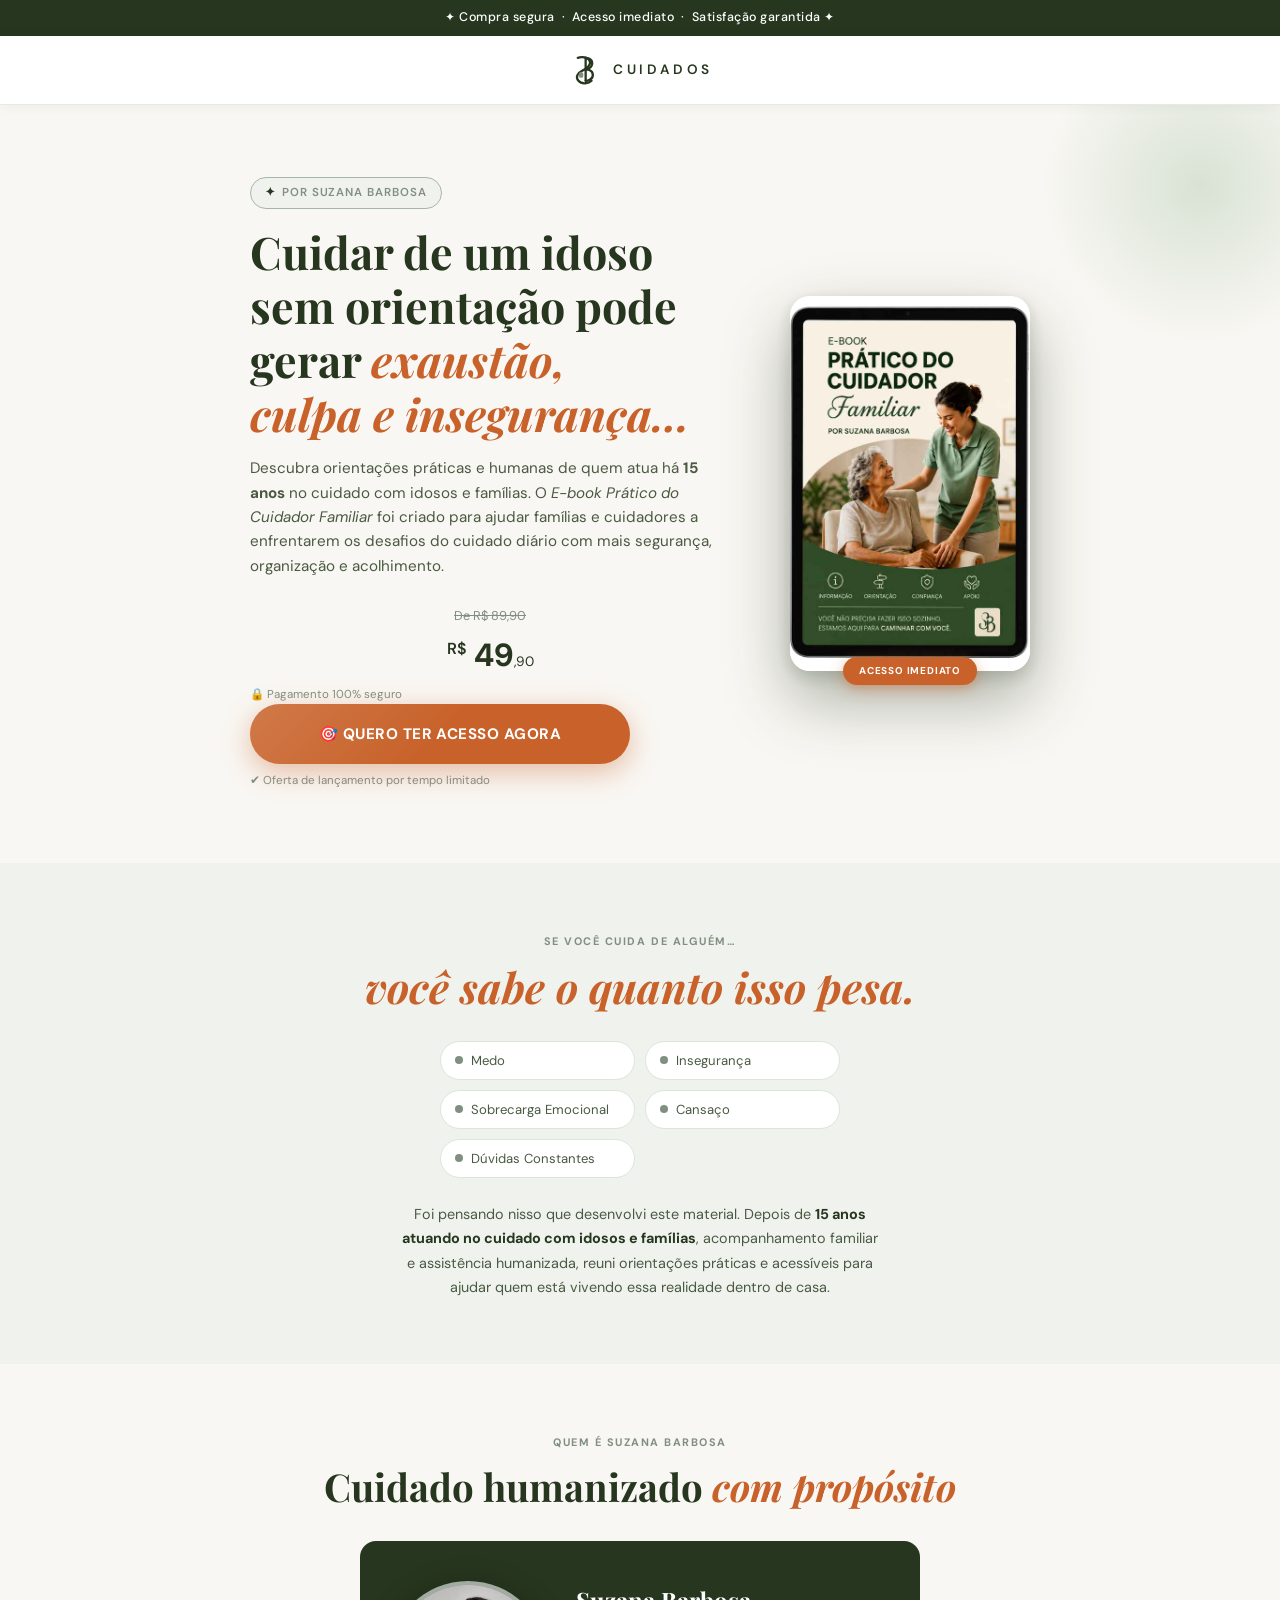
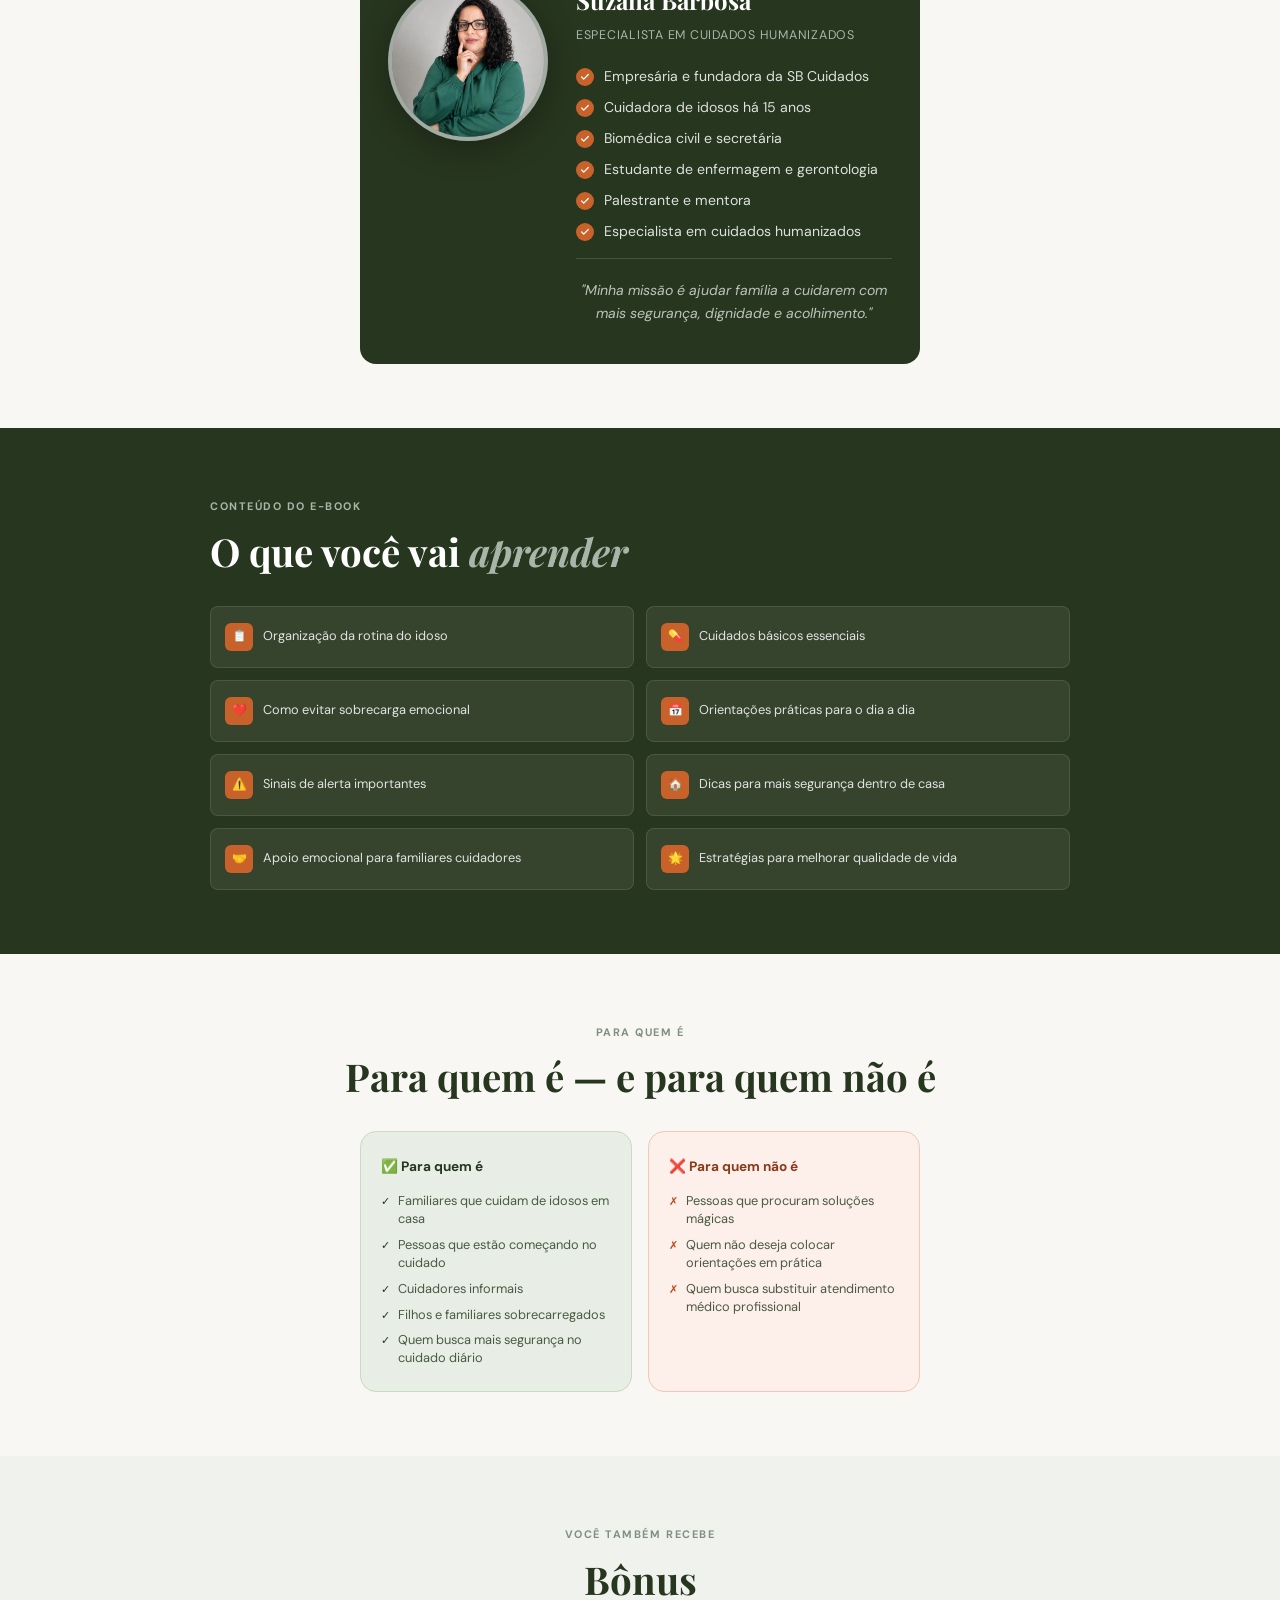
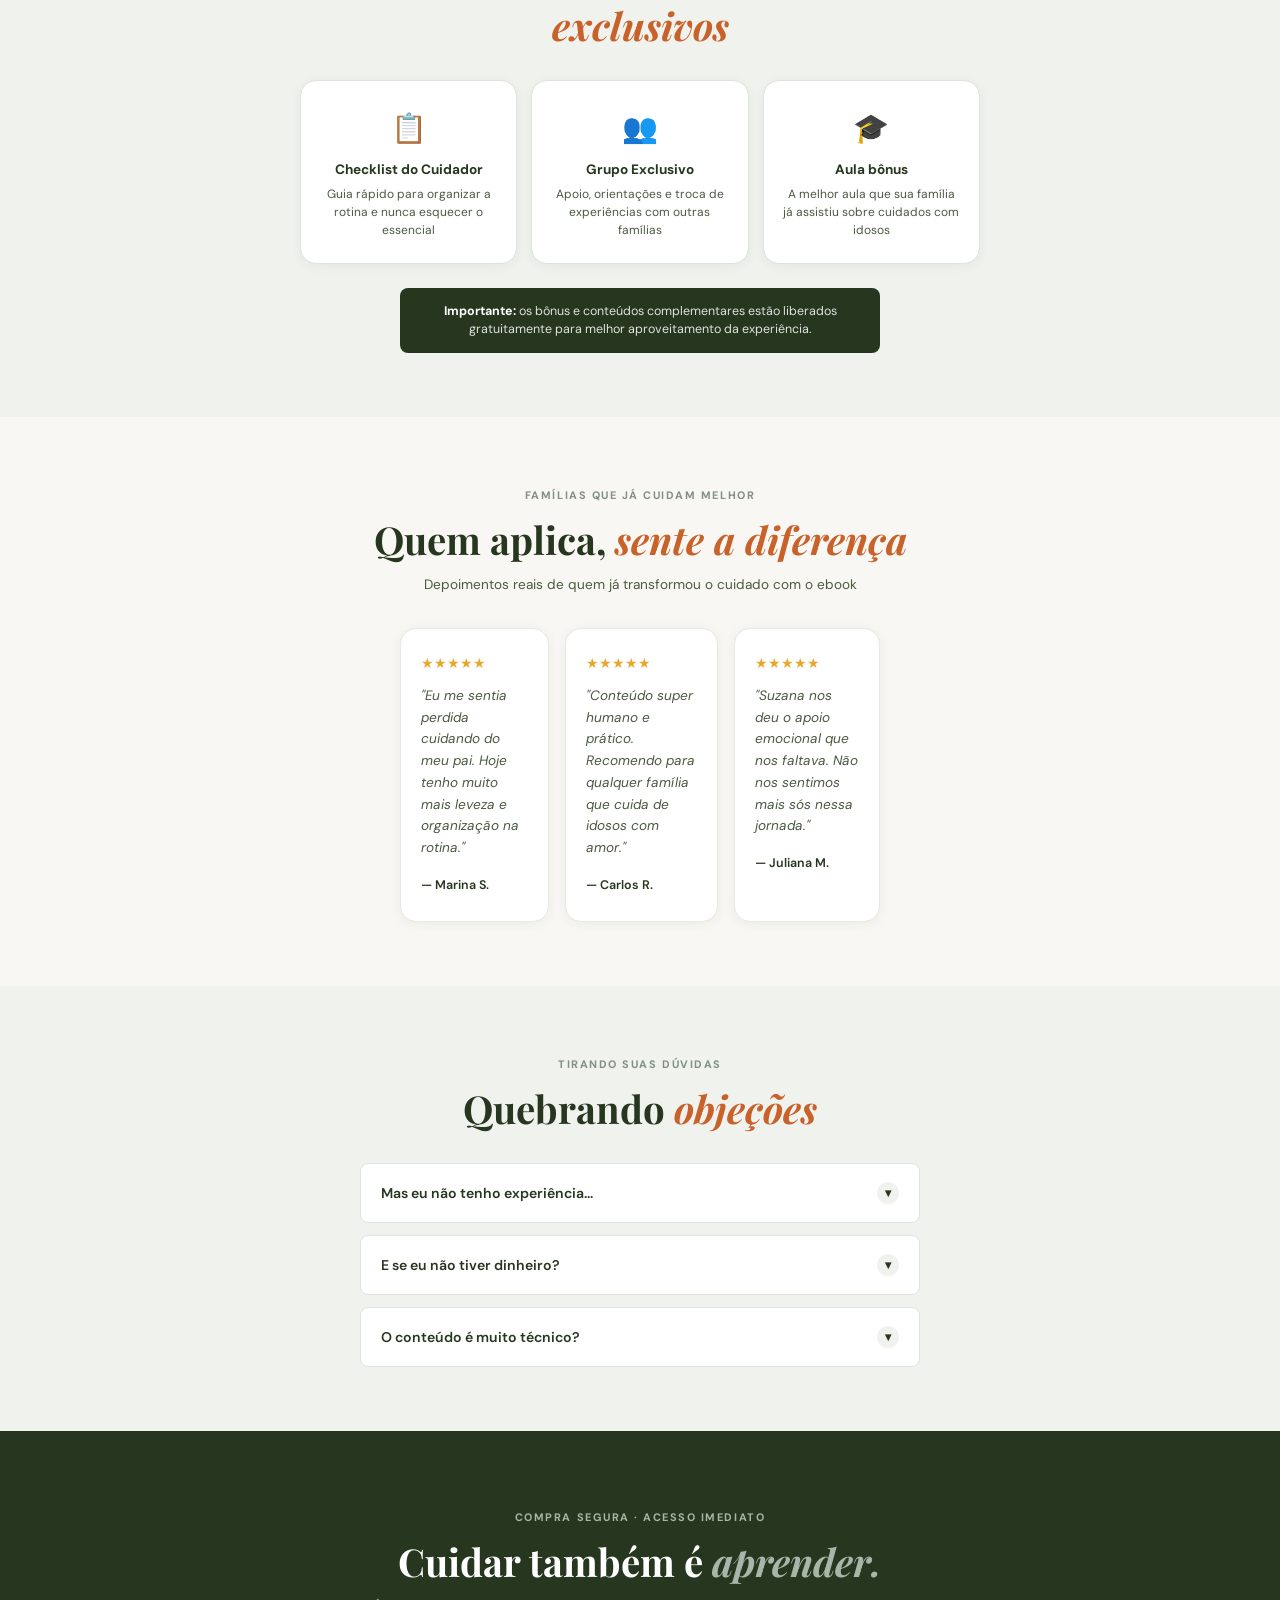
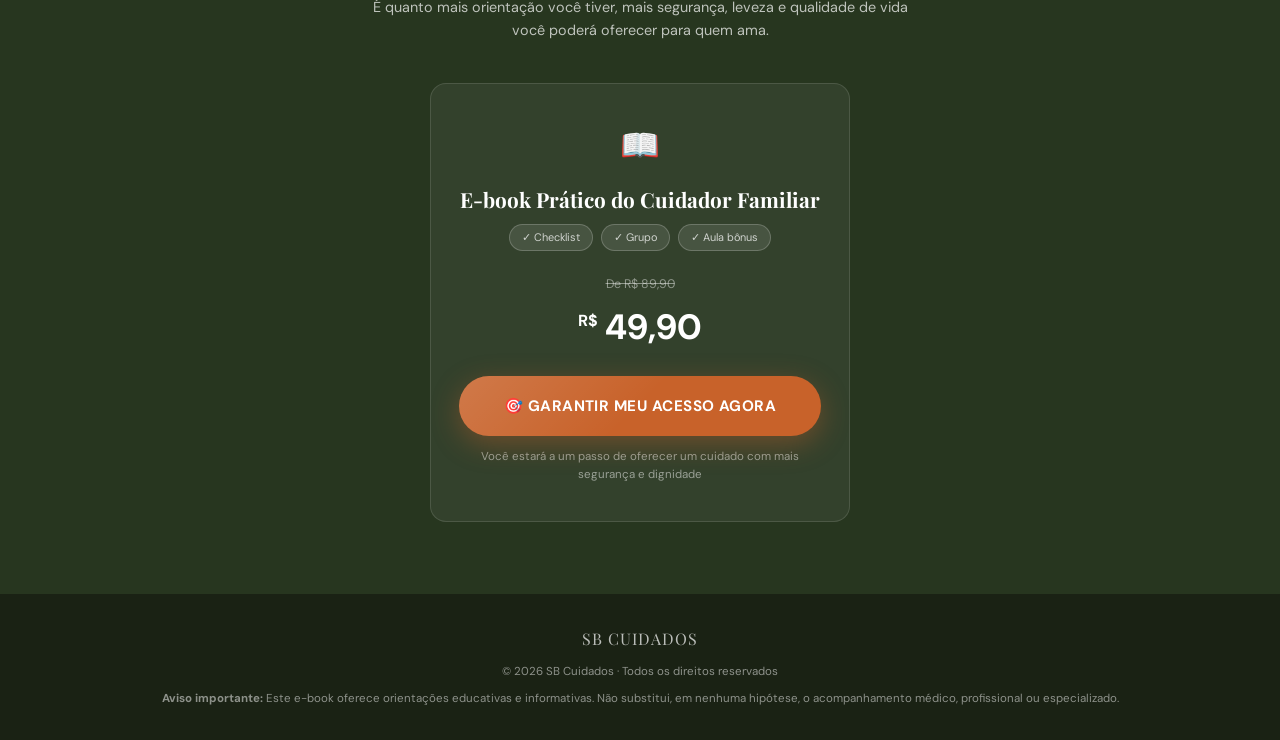
==== commit 96241b34: "Add files via upload" ====
--- a/ebookcuidadorfamiliar/index.html
+++ b/ebookcuidadorfamiliar/index.html
@@ -116,55 +116,27 @@
 
   /* book mockup */
   .hero-book {
-    width: min(220px, 60vw);
-    background: var(--verde-escuro);
-    border-radius: 12px;
-    padding: 28px 22px;
-    text-align: center;
-    color: #fff;
+    width: min(240px, 62vw);
+    background: transparent;
+    border-radius: 20px;
+    padding: 0;
     position: relative;
-    box-shadow: 0 24px 60px rgba(39,54,31,0.35), 0 4px 12px rgba(39,54,31,0.2);
+    box-shadow: 0 28px 64px rgba(39,54,31,0.38), 0 6px 16px rgba(39,54,31,0.18);
     flex-shrink: 0;
   }
 
-  .hero-book::before {
-    content: '';
-    position: absolute;
-    inset: 0;
-    border-radius: 12px;
-    background: linear-gradient(135deg, rgba(255,255,255,0.08) 0%, transparent 60%);
-    pointer-events: none;
-  }
-
-  .hero-book .book-tag {
-    font-size: 0.6rem;
-    letter-spacing: 0.12em;
-    text-transform: uppercase;
-    color: var(--verde-sage-light);
-    margin-bottom: 8px;
-    font-weight: 600;
-  }
-
-  .hero-book .book-title {
-    font-family: 'Playfair Display', serif;
-    font-size: 1.2rem;
-    font-style: italic;
-    line-height: 1.25;
-    margin-bottom: 20px;
-  }
-
-  .hero-book .book-icon {
-    width: 80px;
-    height: 80px;
-    margin: 0 auto 16px;
-    opacity: 0.85;
-  }
-
-  .hero-book .book-subtitle {
-    font-size: 0.65rem;
-    color: var(--verde-sage-light);
-    letter-spacing: 0.04em;
-  }
+  .hero-book::before { display: none; }
+
+  .hero-book img.cover {
+    width: 100%;
+    border-radius: 20px;
+    display: block;
+  }
+
+  .hero-book .book-tag,
+  .hero-book .book-title,
+  .hero-book .book-icon,
+  .hero-book .book-subtitle { display: none; }
 
   .book-access-badge {
     position: absolute;
@@ -945,25 +917,12 @@
       <div class="price-note">🔒 Pagamento 100% seguro</div>
     </div>
 
-    <a href="https://pay.kiwify.com.br/NaNNCnF" target="_blank" rel="noopener" class="btn-cta mt-16">🎯 QUERO TER ACESSO AGORA</a>
+    <a href="#cta-final" class="btn-cta mt-16">🎯 QUERO TER ACESSO AGORA</a>
     <div class="guarantee mt-8">✔ Oferta de lançamento por tempo limitado</div>
   </div>
 
   <div class="hero-book animate delay-2">
-    <div class="book-tag">E-book Prático do</div>
-    <div class="book-title">Cuidador<br>Familiar</div>
-    <!-- Illustrated silhouette -->
-    <svg class="book-icon" viewBox="0 0 80 80" fill="none" xmlns="http://www.w3.org/2000/svg">
-      <!-- elder person seated -->
-      <circle cx="28" cy="18" r="9" stroke="rgba(255,255,255,0.6)" stroke-width="2.5"/>
-      <path d="M14 42 C14 30 42 30 42 42 L42 55 L14 55 Z" stroke="rgba(255,255,255,0.6)" stroke-width="2.5" fill="none"/>
-      <!-- caregiver standing -->
-      <circle cx="56" cy="16" r="7" stroke="rgba(255,255,255,0.85)" stroke-width="2.5"/>
-      <path d="M44 50 C44 38 68 38 68 50 L68 68 L44 68 Z" stroke="rgba(255,255,255,0.85)" stroke-width="2.5" fill="none"/>
-      <!-- hand holding gesture -->
-      <path d="M38 45 C42 45 46 43 46 43" stroke="rgba(255,255,255,0.7)" stroke-width="2" stroke-linecap="round"/>
-    </svg>
-    <div class="book-subtitle">Cuidado de Quem Você Ama em Casa</div>
+    <img src="capa-ebook.jpg" alt="E-book Prático do Cuidador Familiar" class="cover">
     <div class="book-access-badge">ACESSO IMEDIATO</div>
   </div>
 </section>
@@ -1197,7 +1156,7 @@
     <h3>E-book Prático do Cuidador Familiar</h3>
     <div class="cta-tags">
       <span class="cta-tag">✓ Checklist</span>
-      <span class="cta-tag">✓ Comunidade</span>
+      <span class="cta-tag">✓ Grupo</span>
       <span class="cta-tag">✓ Aula bônus</span>
     </div>
     <div class="cta-price-old">De R$ 89,90</div>
@@ -1252,4 +1211,4 @@
   });
 </script>
 </body>
-</html>+</html>
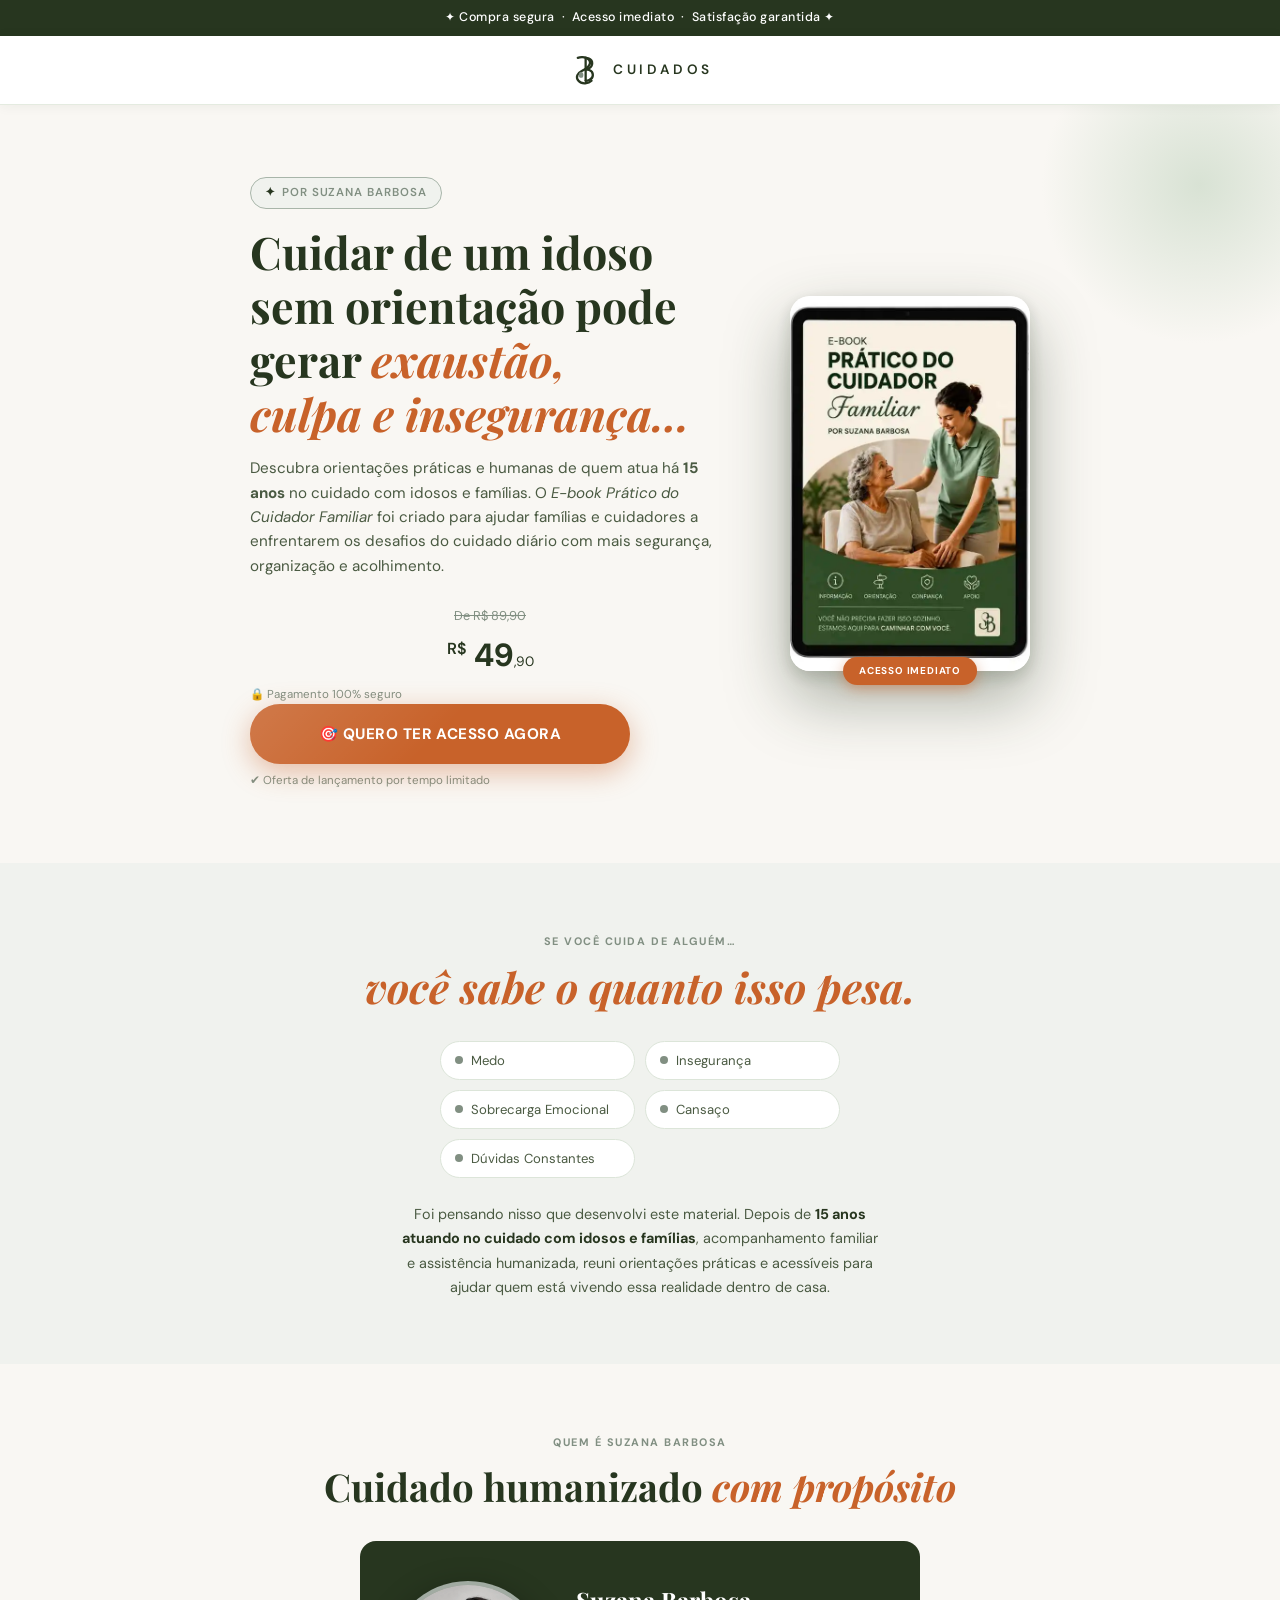
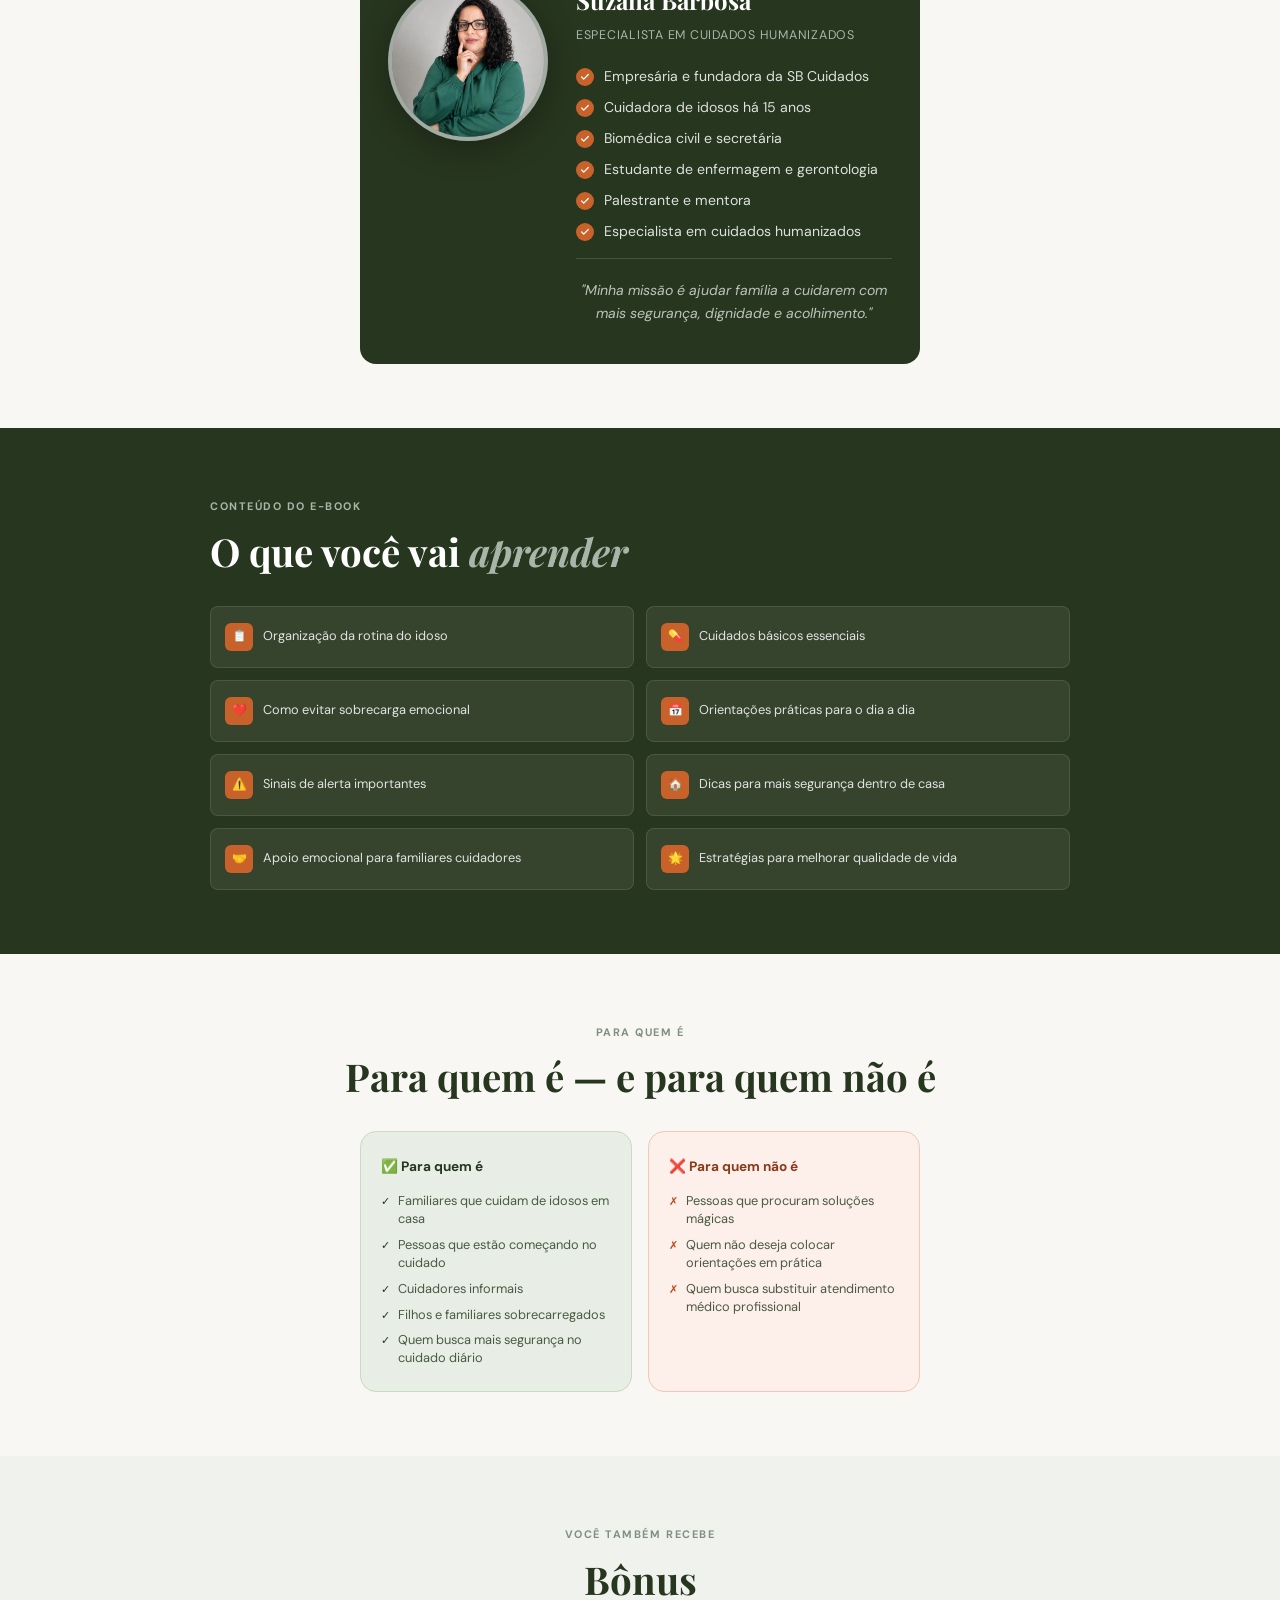
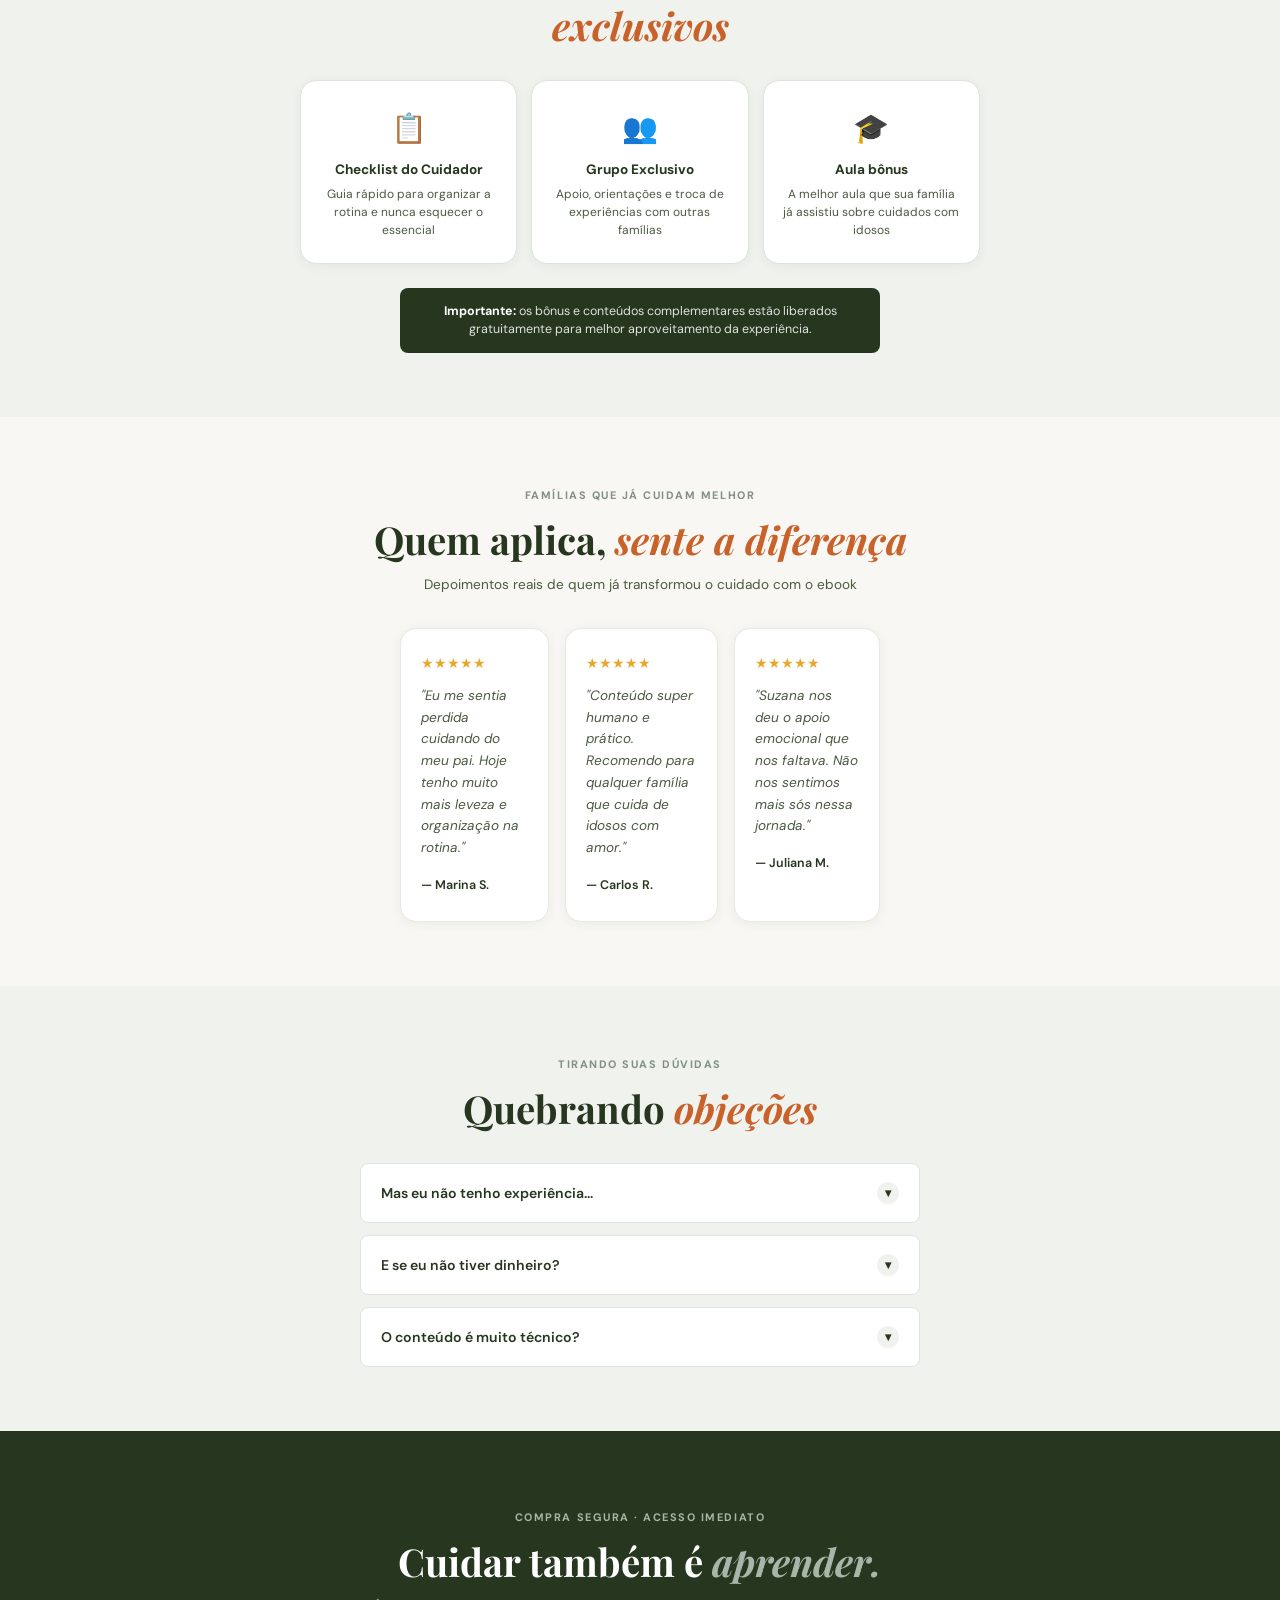
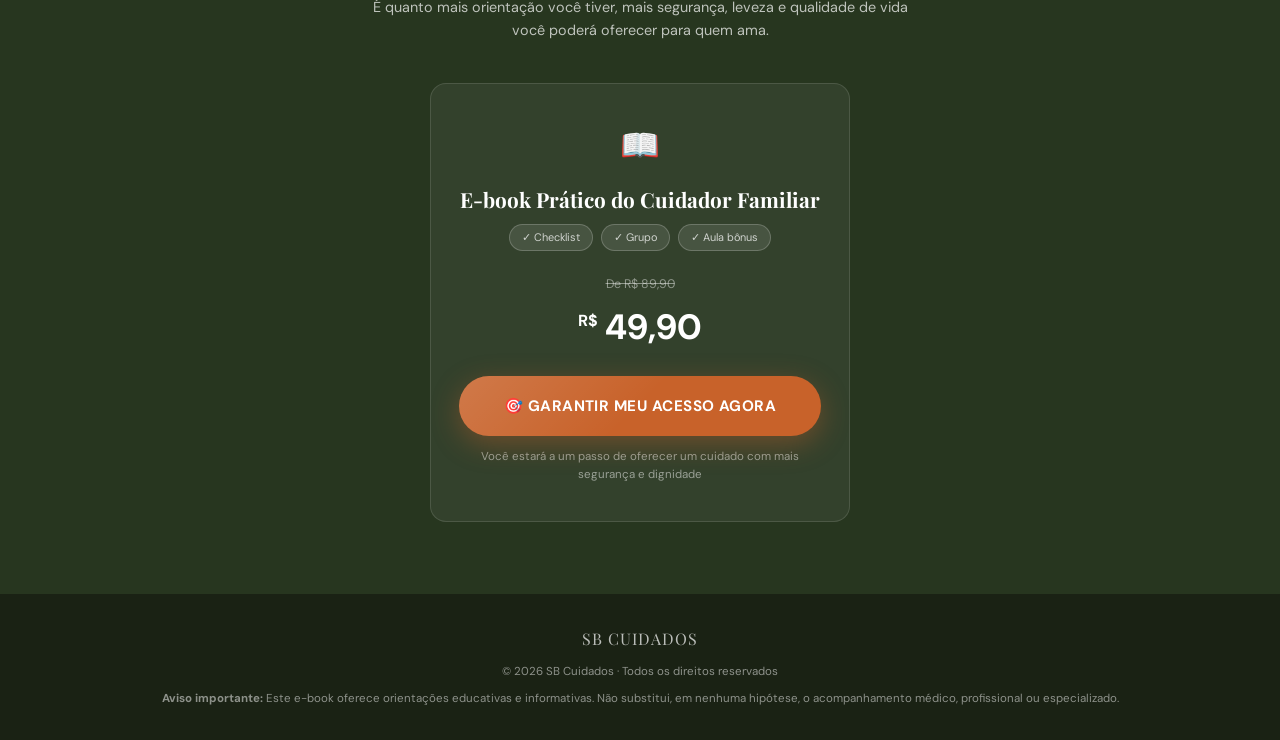
==== commit 5870f09f: "Add files via upload" ====
--- a/ebookcuidadorfamiliar/index.html
+++ b/ebookcuidadorfamiliar/index.html
@@ -922,7 +922,7 @@
   </div>
 
   <div class="hero-book animate delay-2">
-    <img src="capa-ebook.jpg" alt="E-book Prático do Cuidador Familiar" class="cover">
+    <img src="capa-ebook.webp" alt="E-book Prático do Cuidador Familiar" class="cover">
     <div class="book-access-badge">ACESSO IMEDIATO</div>
   </div>
 </section>
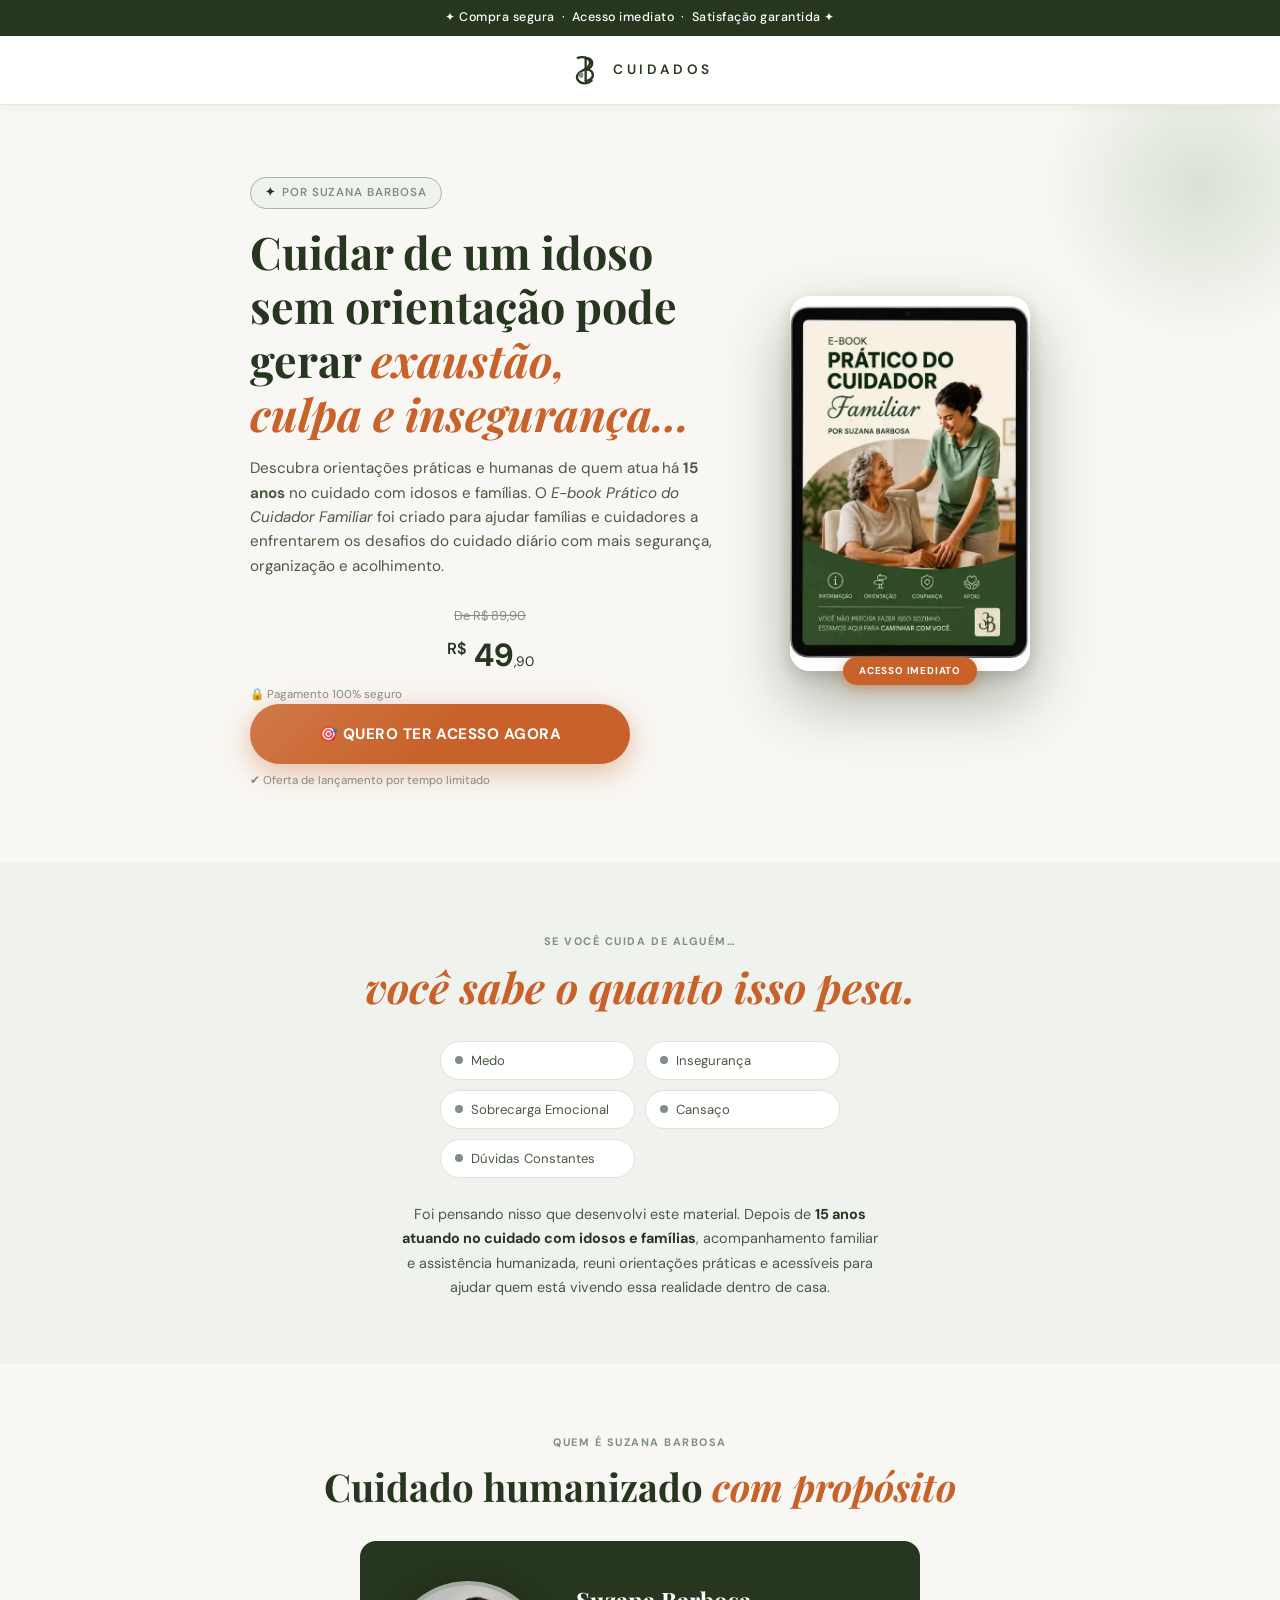
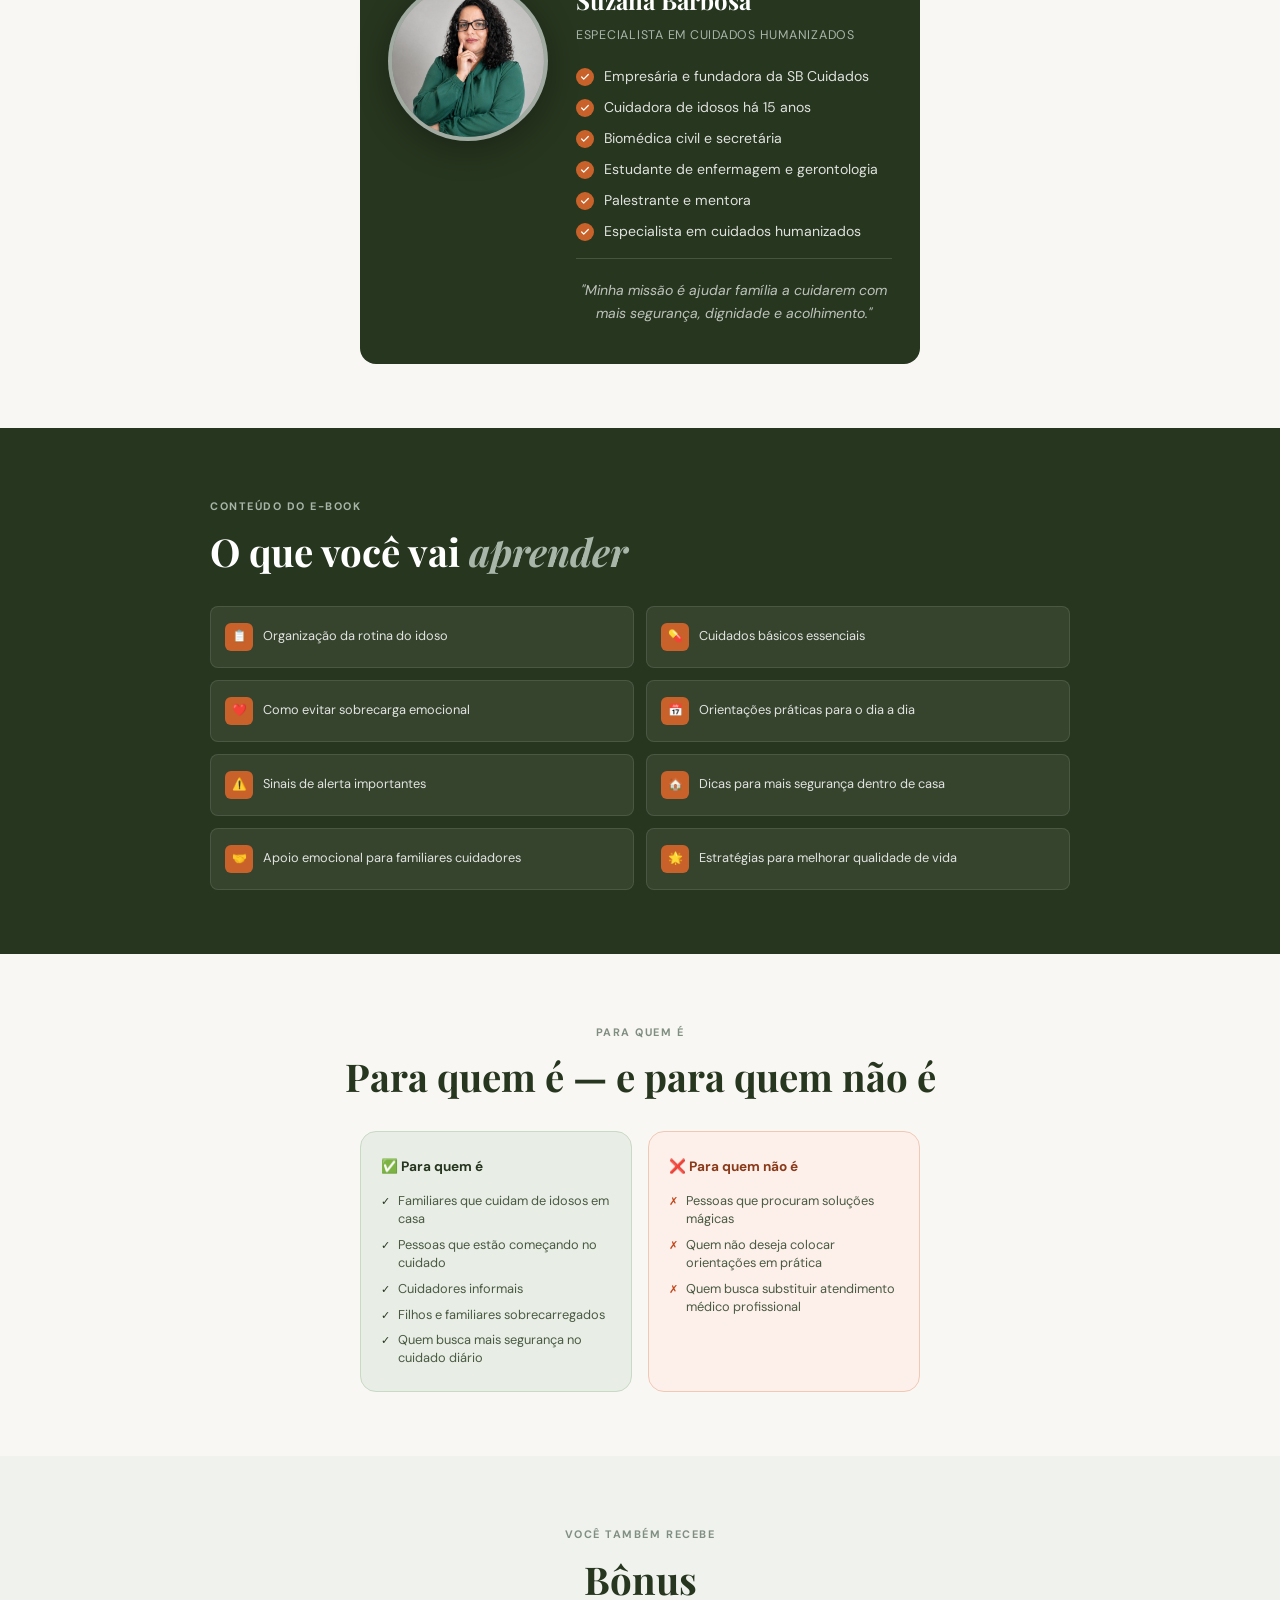
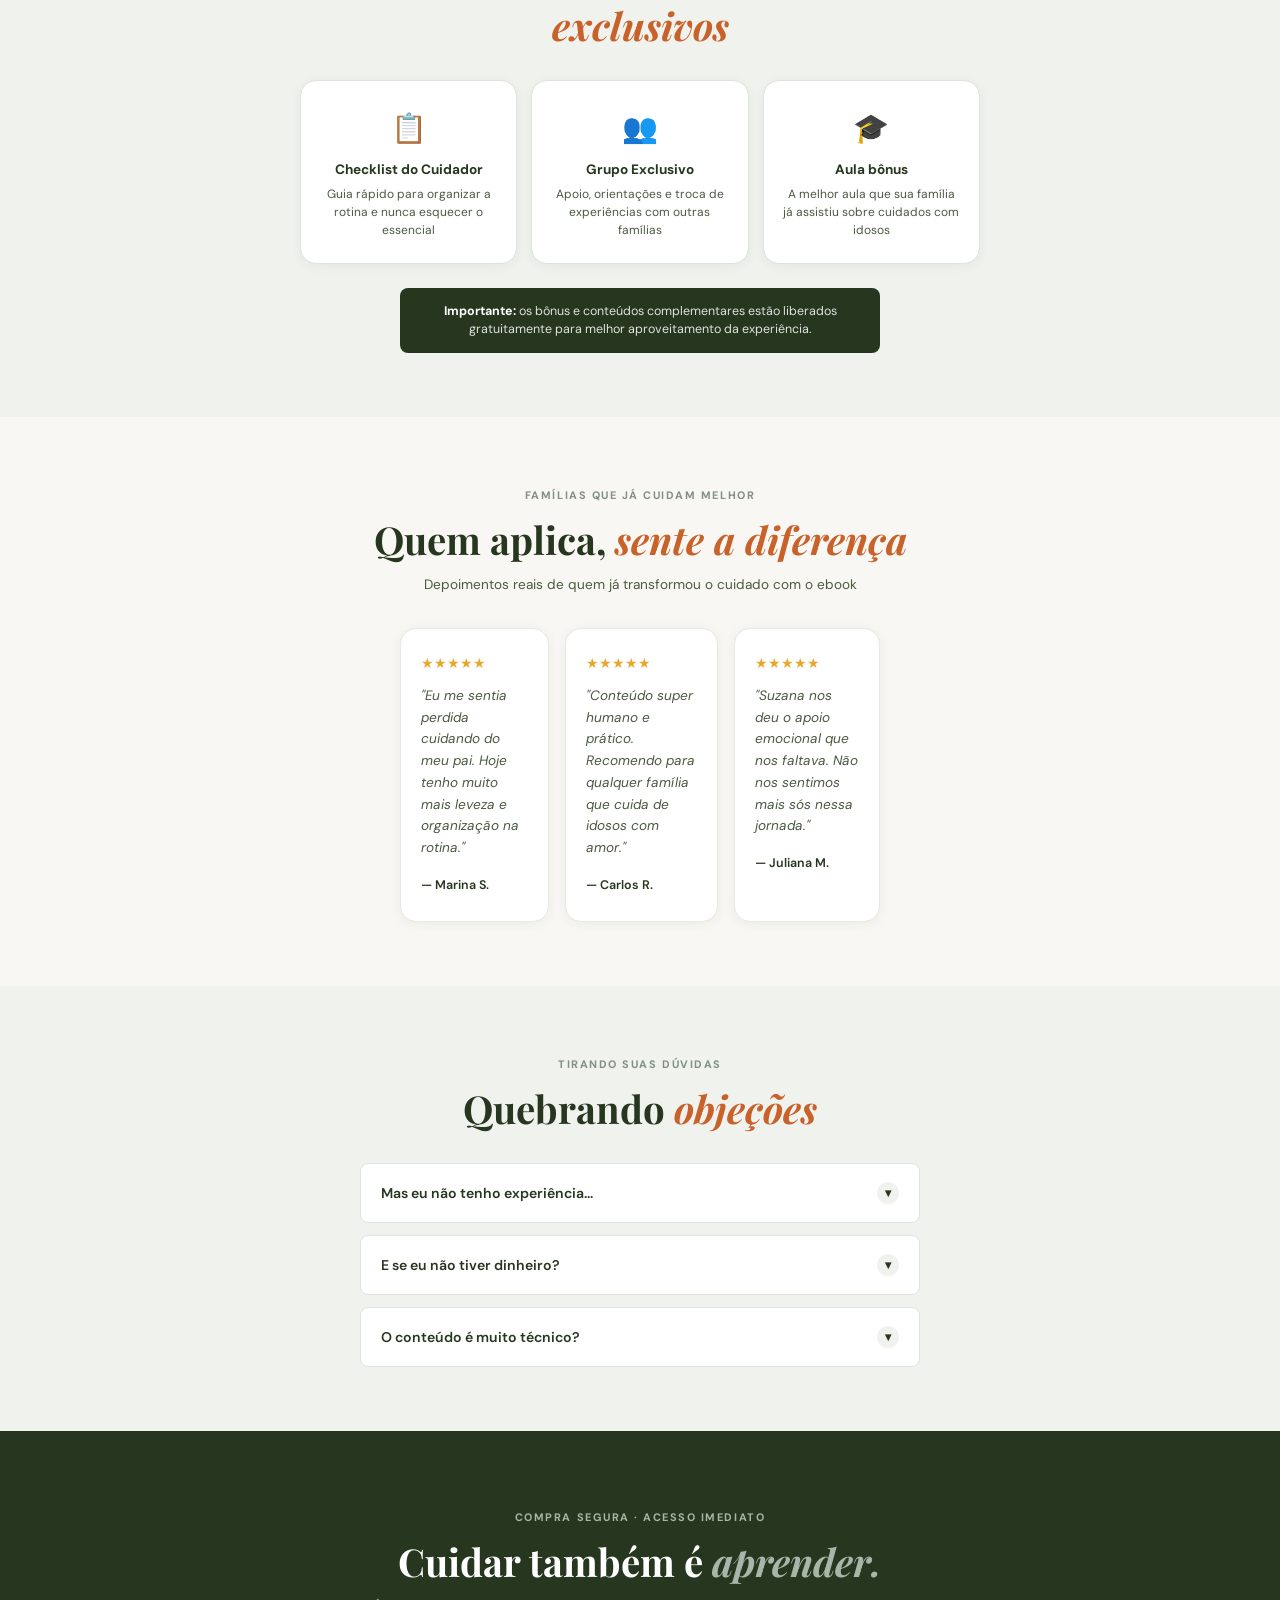
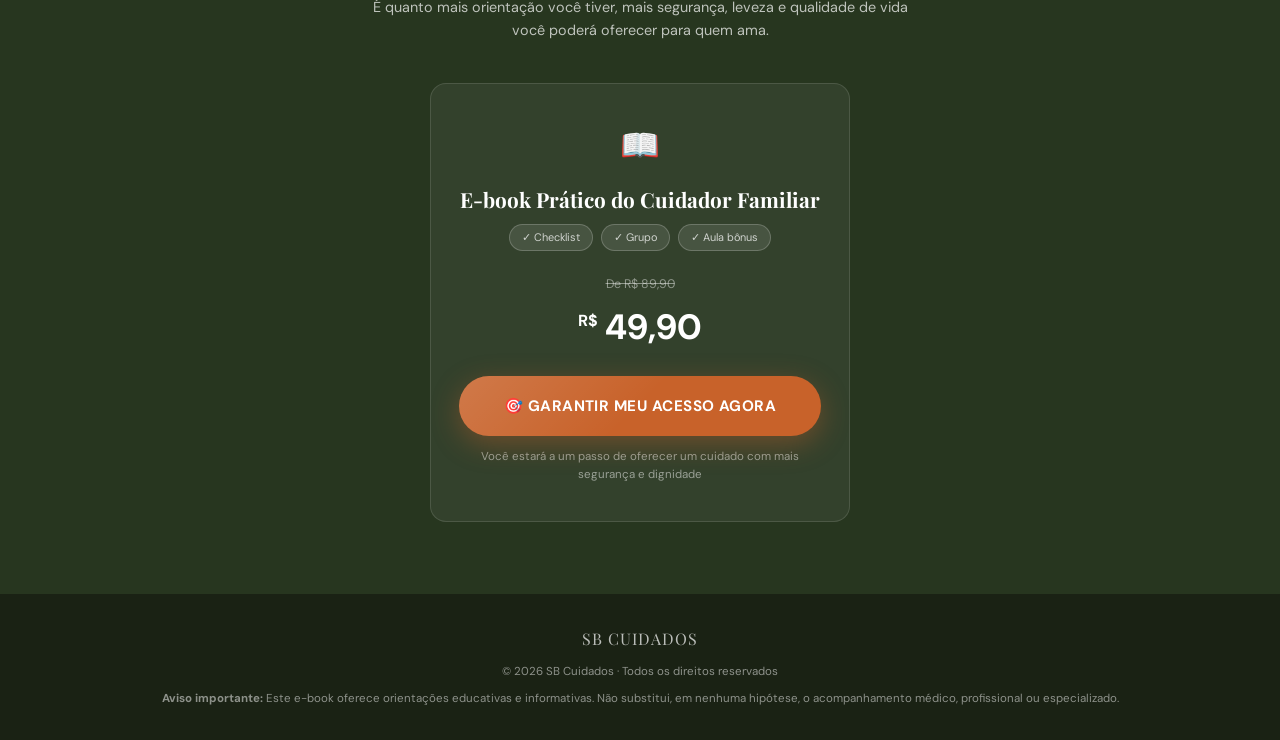
==== commit eaf3e22c: "Add files via upload" ====
--- a/ebookcuidadorfamiliar/index.html
+++ b/ebookcuidadorfamiliar/index.html
@@ -922,7 +922,7 @@
   </div>
 
   <div class="hero-book animate delay-2">
-    <img src="capa-ebook.webp" alt="E-book Prático do Cuidador Familiar" class="cover">
+    <img src="[data-uri]" alt="E-book Prático do Cuidador Familiar" class="cover">
     <div class="book-access-badge">ACESSO IMEDIATO</div>
   </div>
 </section>
@@ -956,7 +956,7 @@
 
   <div class="author-card">
     <div class="author-avatar">
-      <img src="suzana.webp" alt="Suzana Barbosa">
+      <img src="[data-uri]" alt="Suzana Barbosa">
     </div>
     <div class="author-info">
       <div class="author-name">Suzana Barbosa</div>
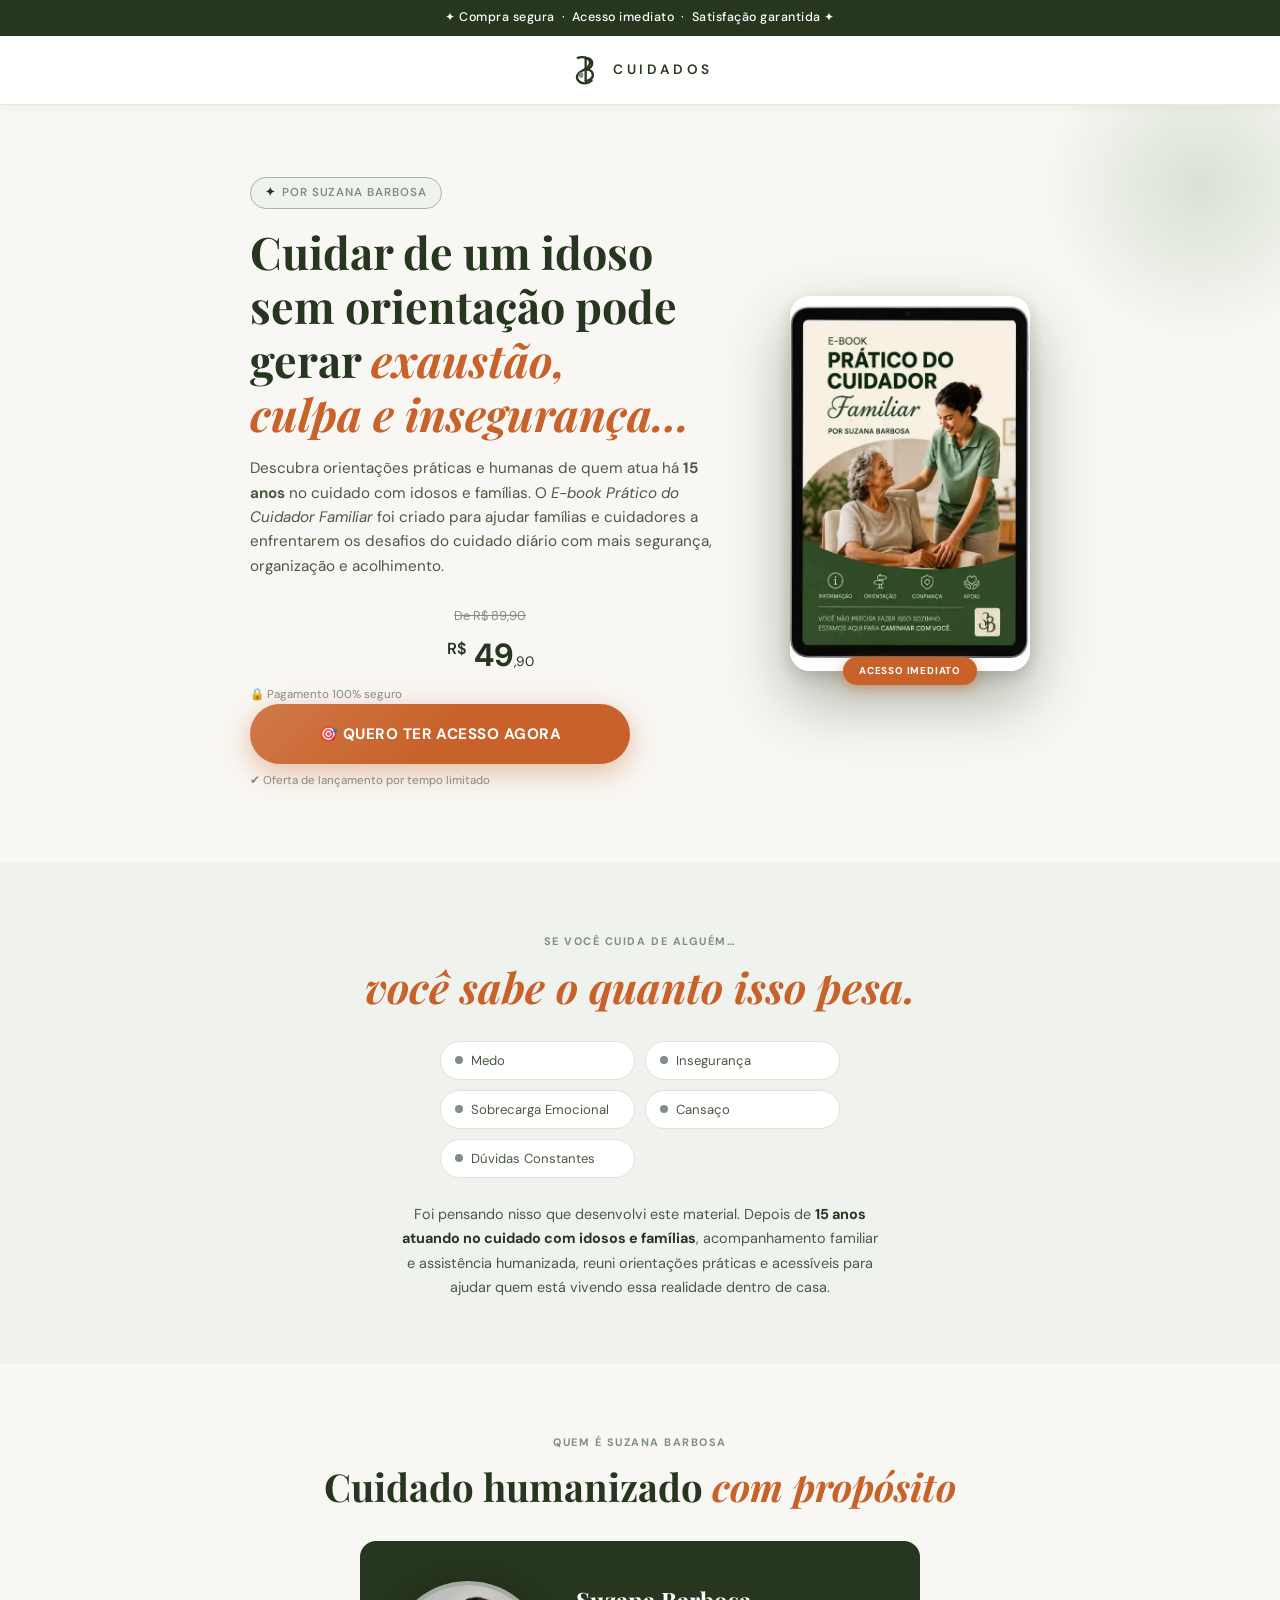
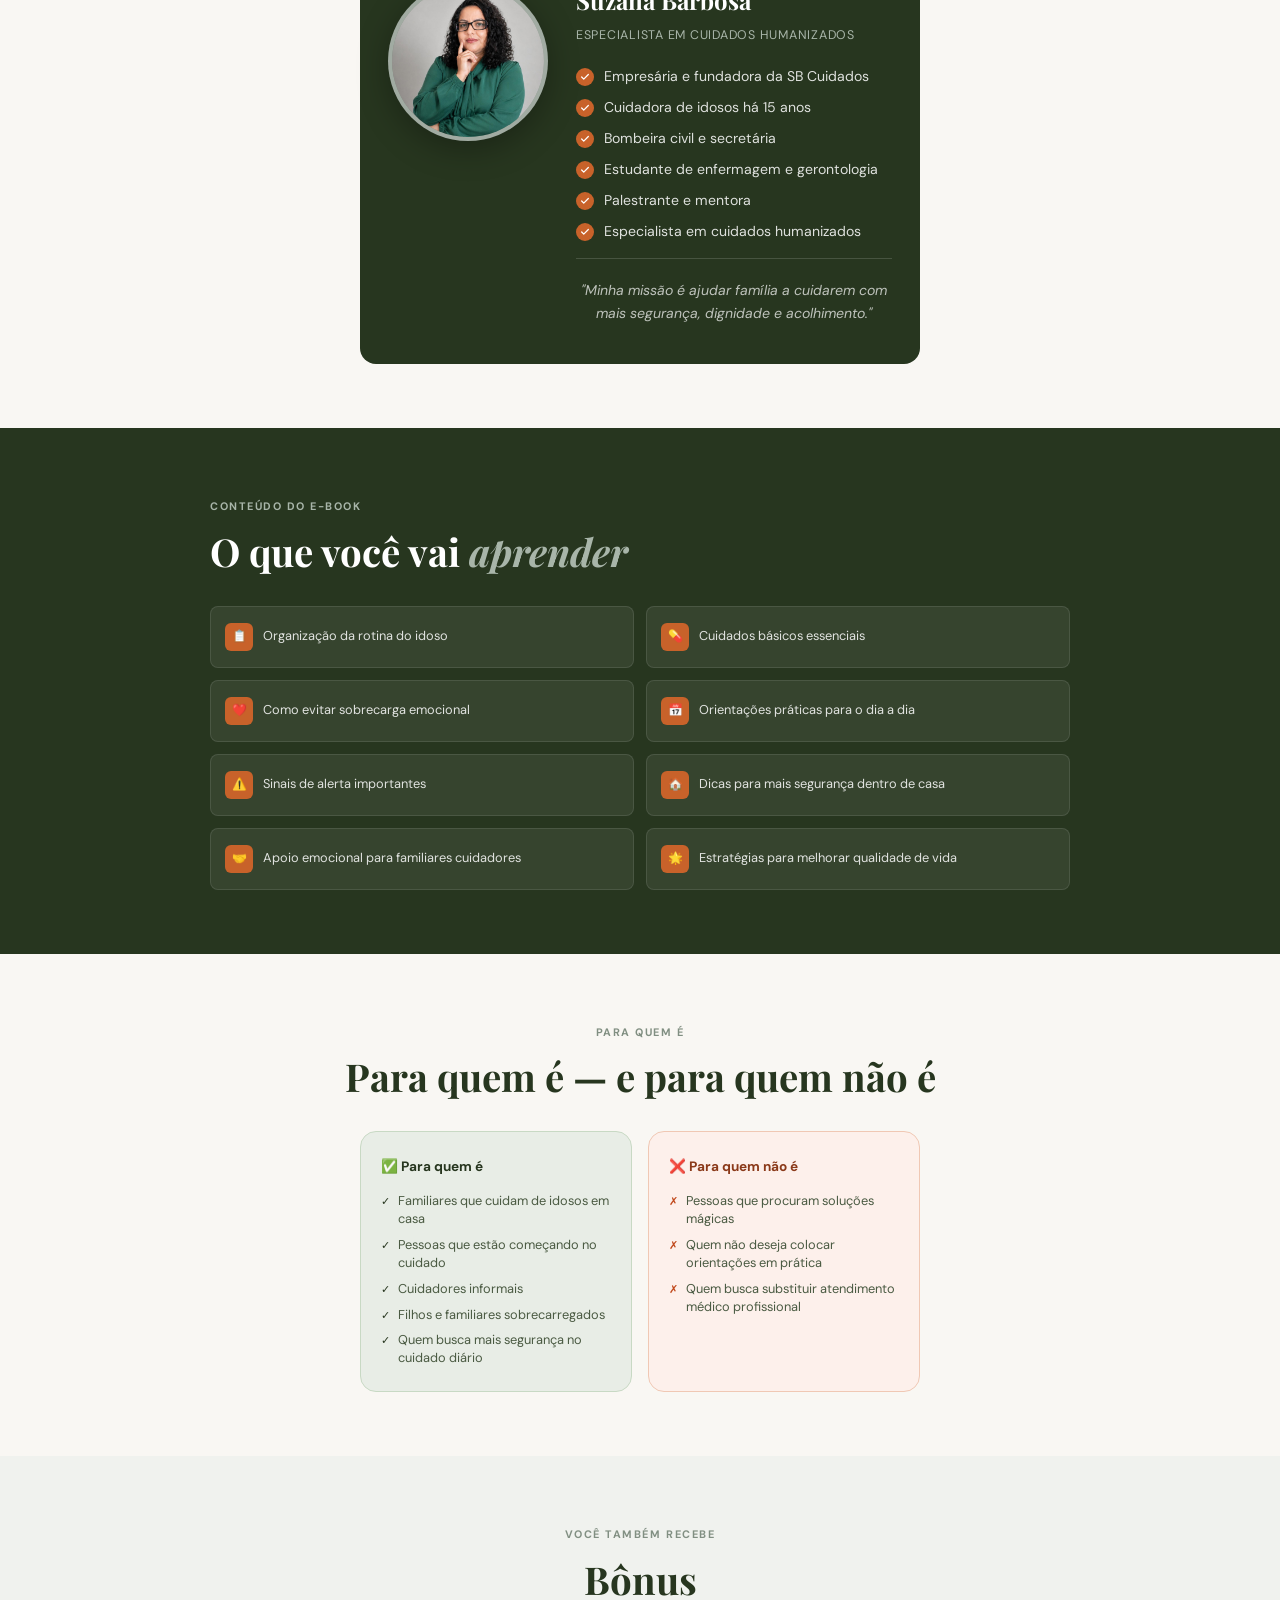
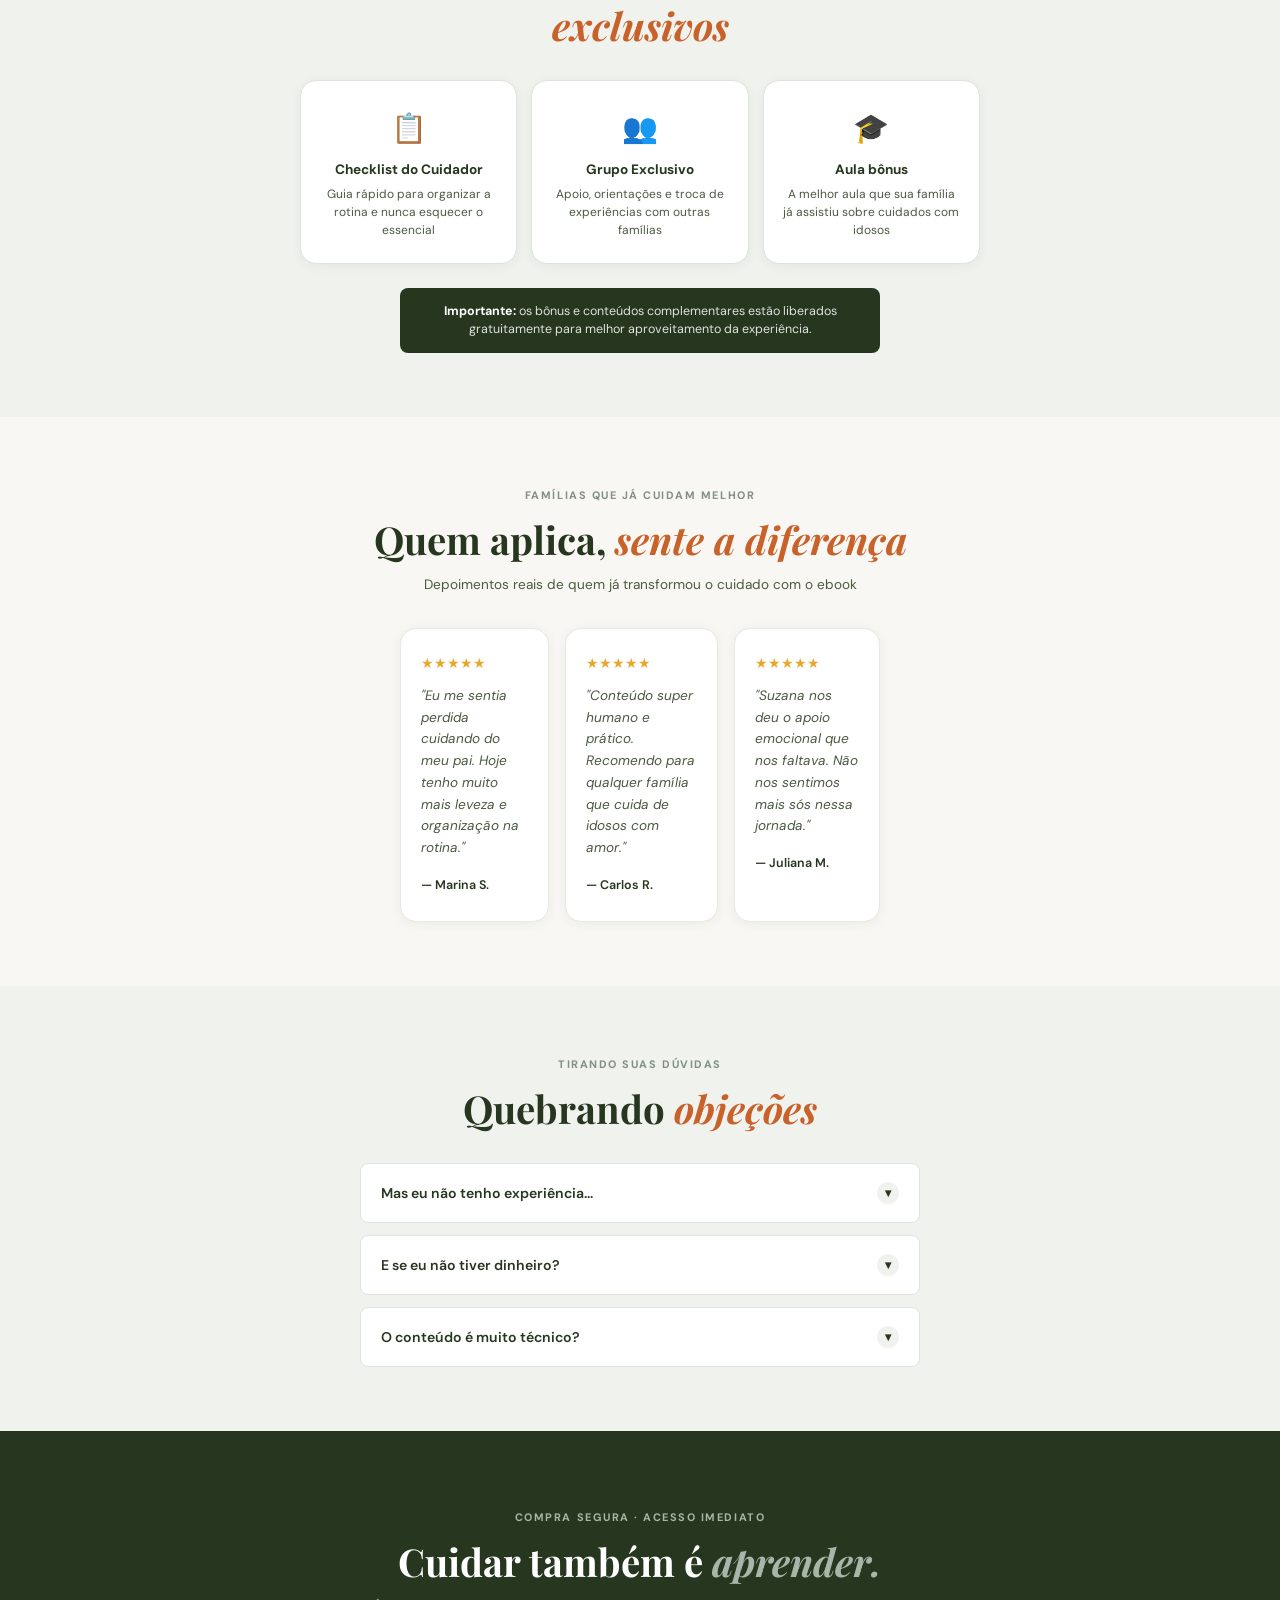
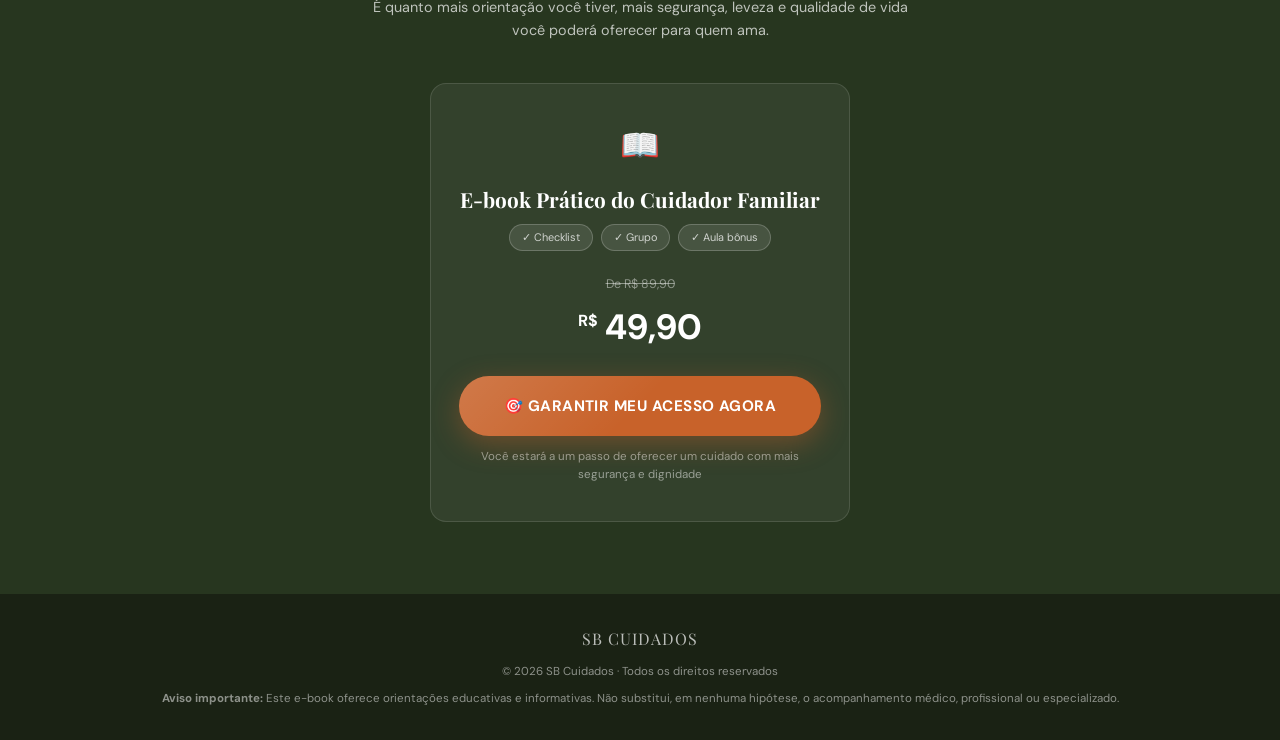
==== commit 75881837: "Add files via upload" ====
--- a/ebookcuidadorfamiliar/index.html
+++ b/ebookcuidadorfamiliar/index.html
@@ -964,7 +964,7 @@
       <ul class="author-bullets">
         <li>Empresária e fundadora da SB Cuidados</li>
         <li>Cuidadora de idosos há 15 anos</li>
-        <li>Biomédica civil e secretária</li>
+        <li>Bombeira civil e secretária</li>
         <li>Estudante de enfermagem e gerontologia</li>
         <li>Palestrante e mentora</li>
         <li>Especialista em cuidados humanizados</li>
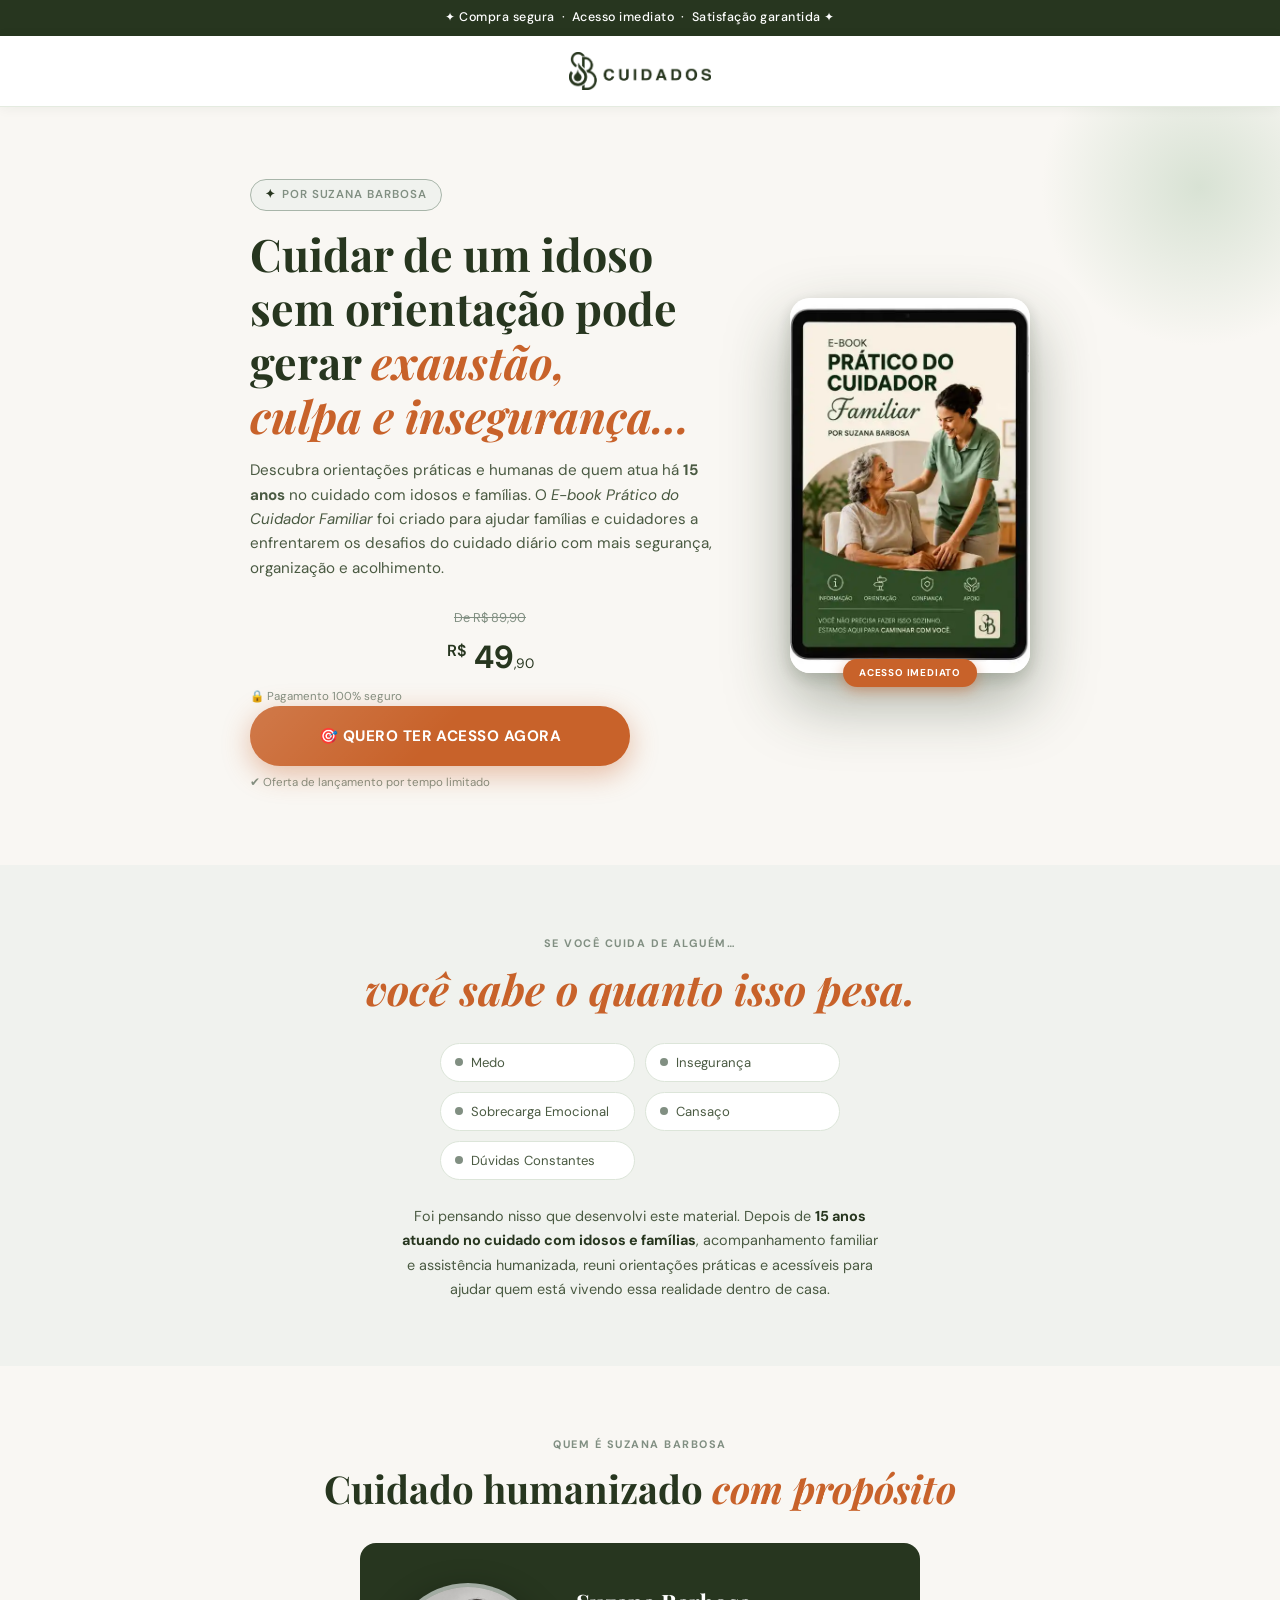
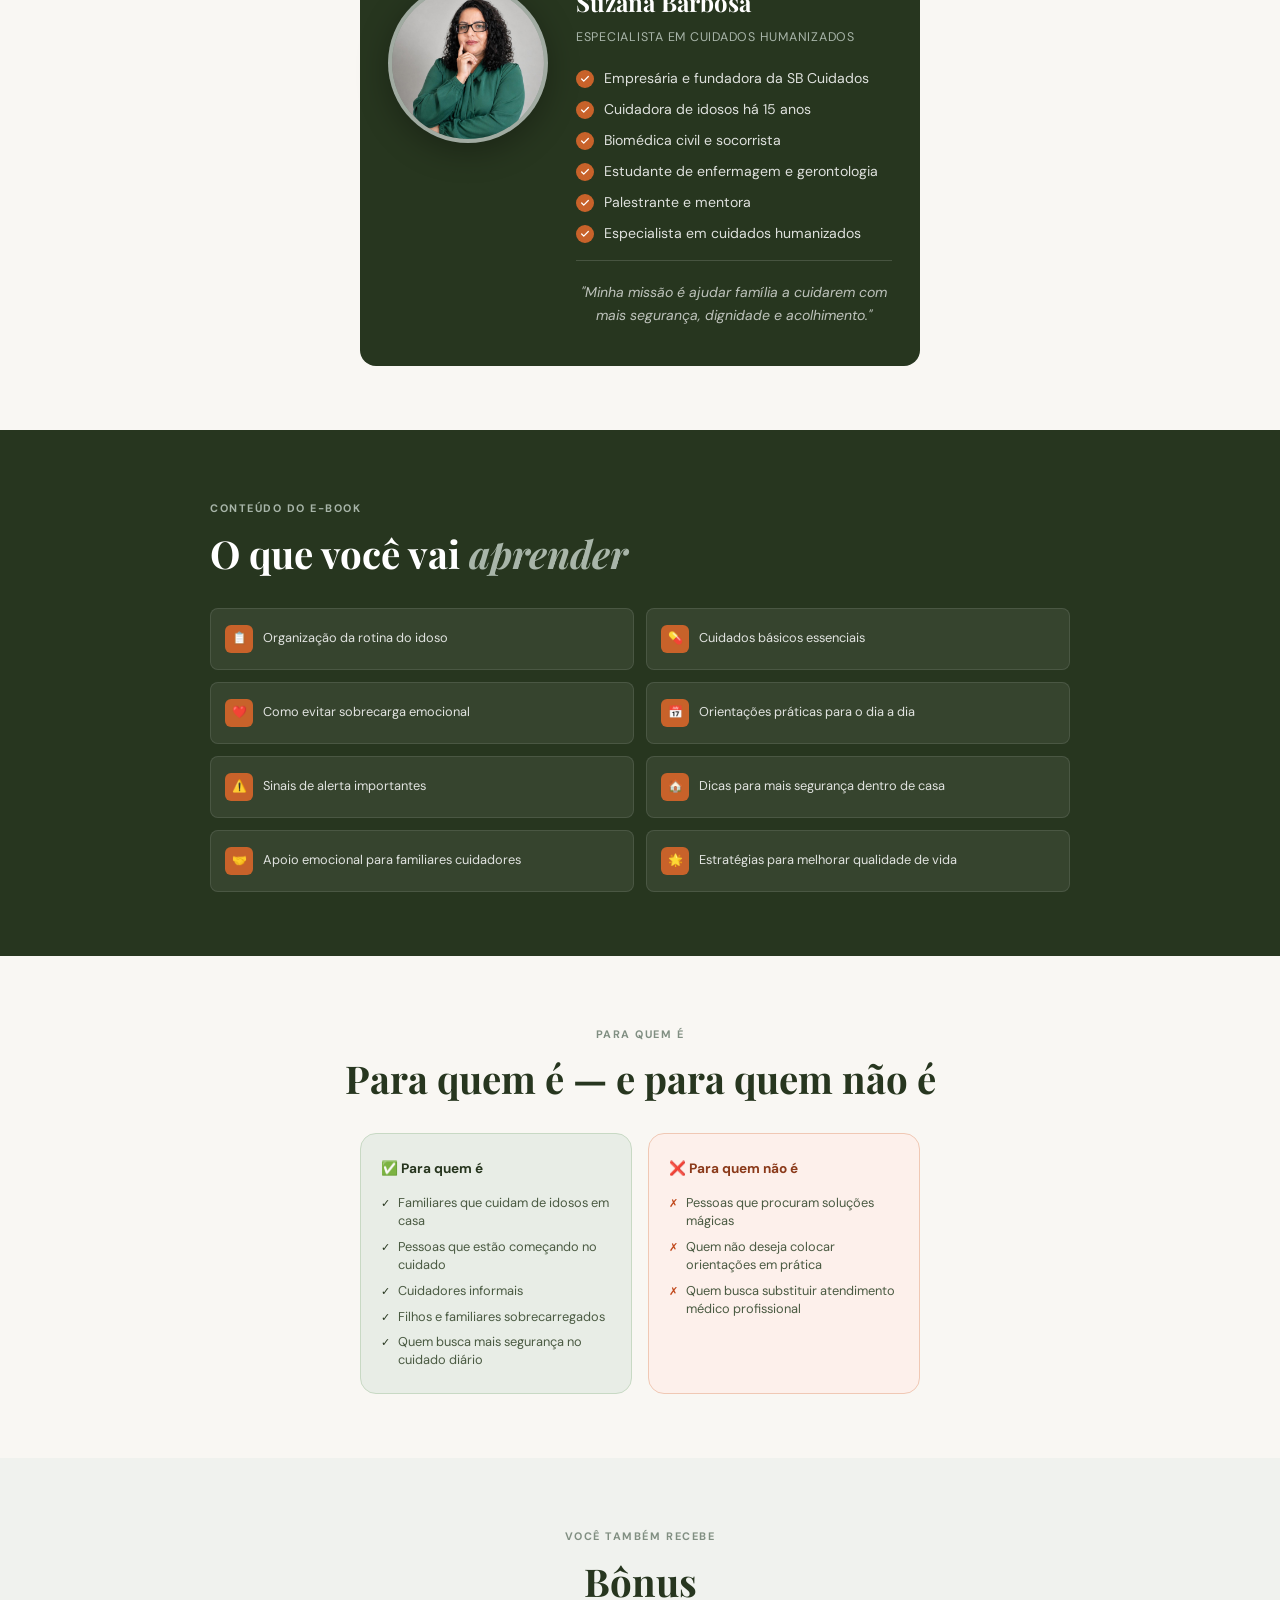
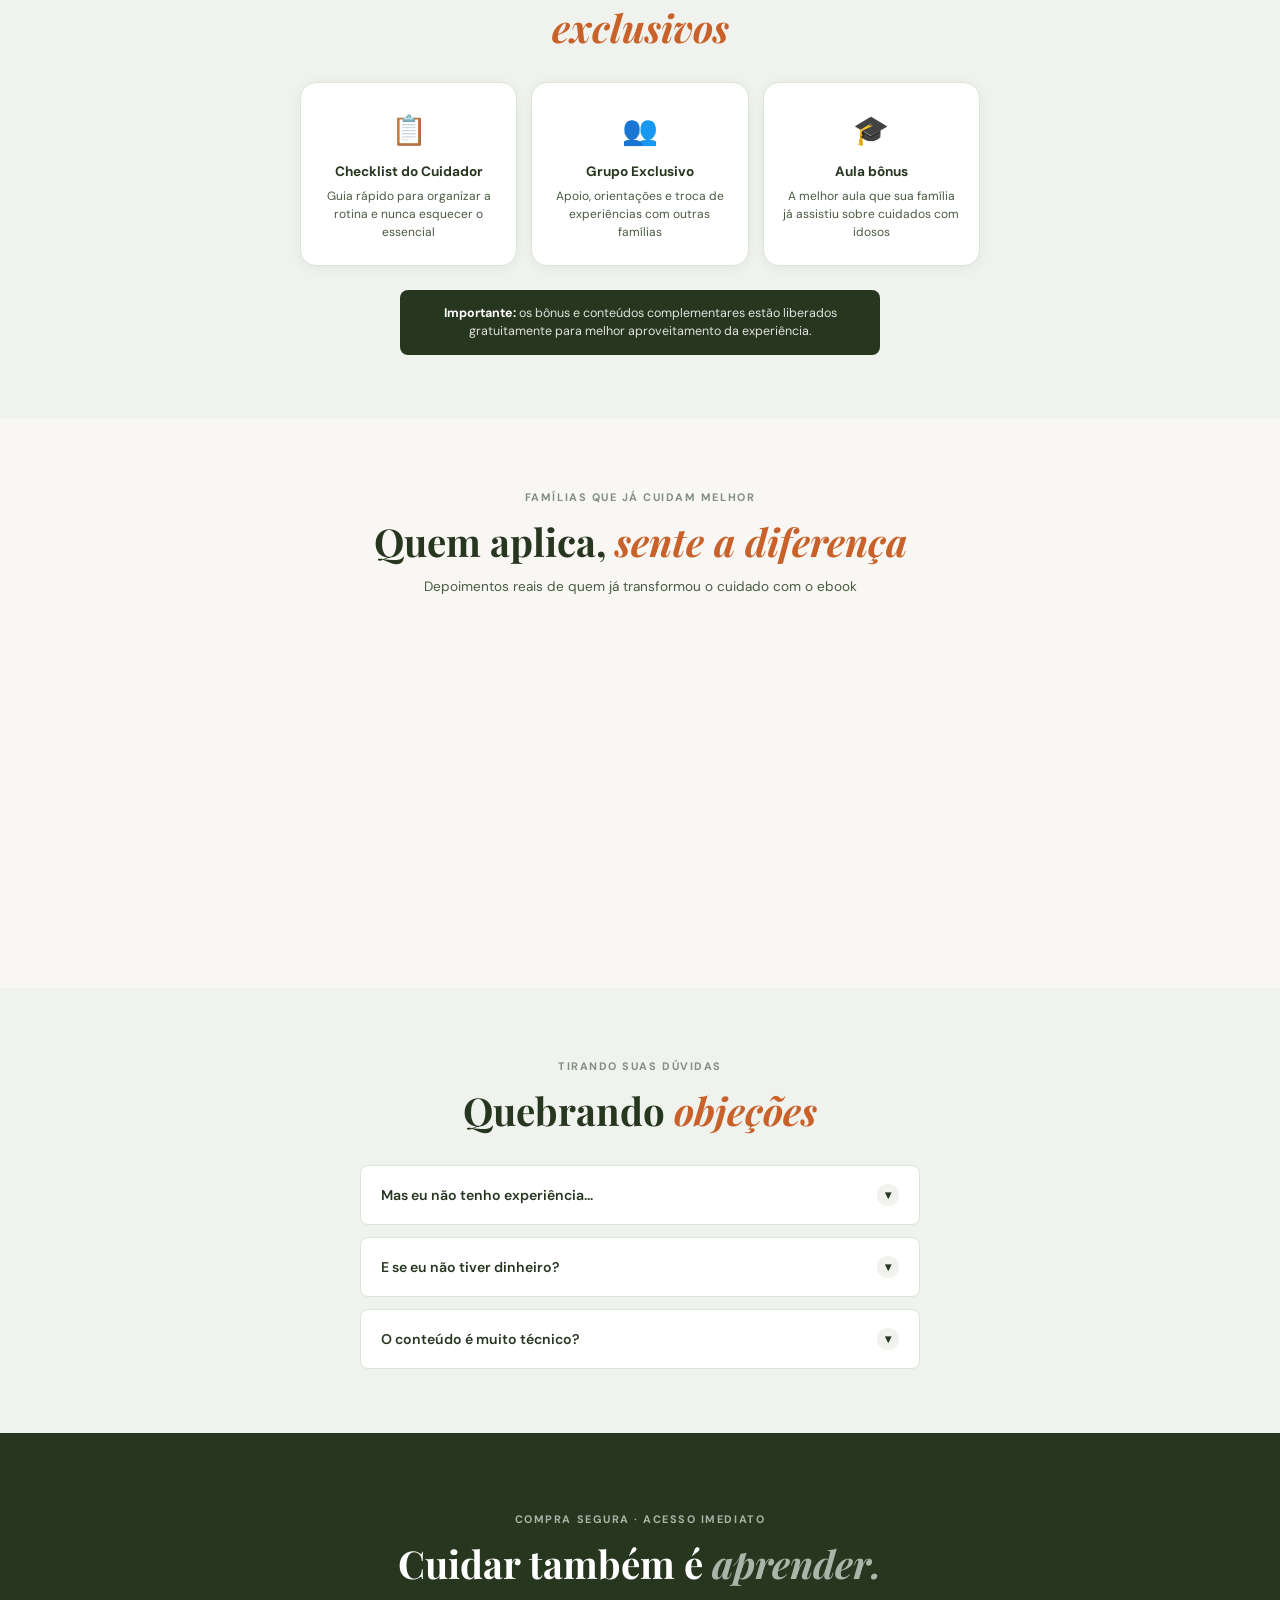
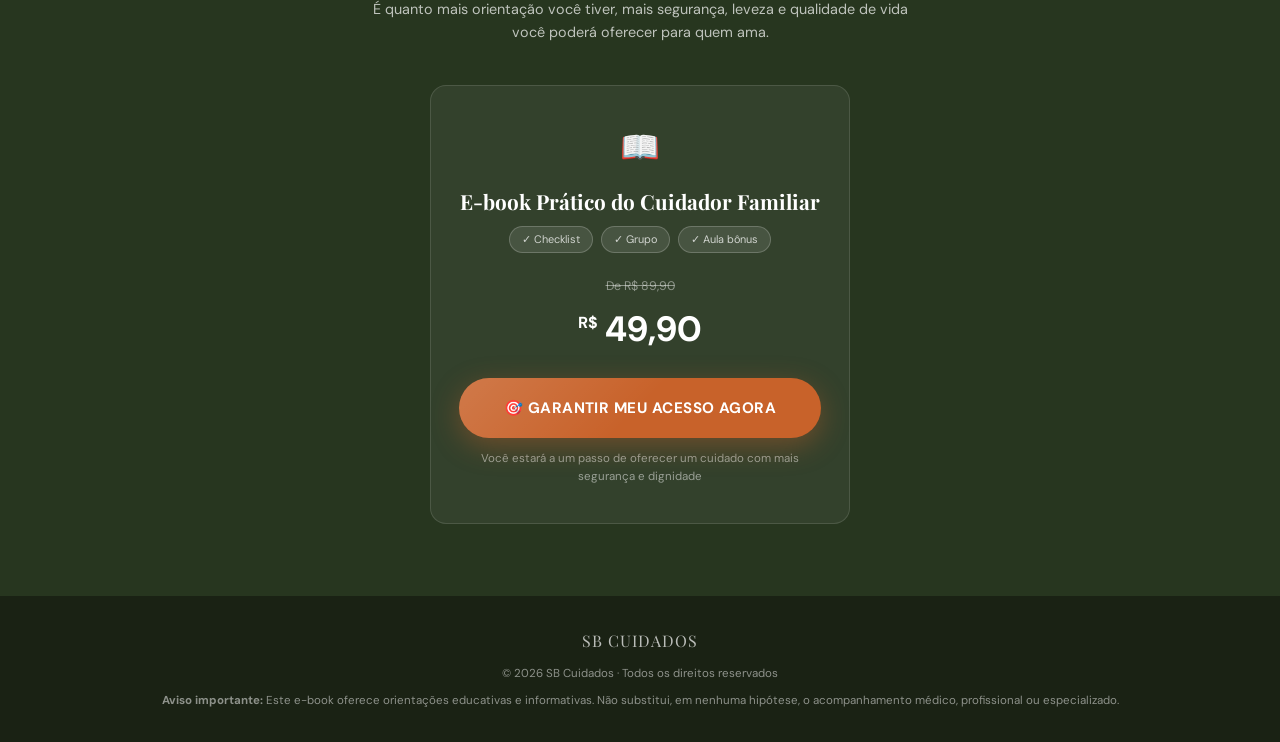
==== commit 9613260a: "Add files via upload" ====
--- a/ebookcuidadorfamiliar/index.html
+++ b/ebookcuidadorfamiliar/index.html
@@ -466,7 +466,7 @@
 
   .forwhom-grid {
     display: grid;
-    grid-template-columns: 1fr 1fr;
+    grid-template-columns: 1fr;
     gap: 16px;
     margin-top: 32px;
   }
@@ -865,7 +865,7 @@
     .hero-content .guarantee { justify-content: flex-start; }
 
     .bonus-grid { grid-template-columns: repeat(3, 1fr); max-width: 680px; }
-    .forwhom-grid { max-width: 560px; margin: 32px auto 0; }
+    .forwhom-grid { grid-template-columns: 1fr 1fr; max-width: 560px; margin: 32px auto 0; }
     .testimonials-grid { flex-direction: row; }
     .author-card { flex-direction: row; align-items: flex-start; text-align: left; }
     .author-info { text-align: left; }
@@ -881,19 +881,7 @@
 
 <!-- NAV -->
 <nav class="nav-bar">
-  <a href="#" class="sb-logo">
-    <svg width="36" height="36" viewBox="0 0 100 110" fill="none" xmlns="http://www.w3.org/2000/svg">
-      <!-- S shape -->
-      <path d="M28 18 C28 18 50 10 62 24 C74 38 52 52 40 58 C28 64 20 76 30 88 C40 100 62 96 70 88" stroke="#27361F" stroke-width="7" stroke-linecap="round" fill="none"/>
-      <!-- B shape -->
-      <path d="M52 18 L52 88" stroke="#27361F" stroke-width="7" stroke-linecap="round"/>
-      <path d="M52 18 C52 18 72 18 72 34 C72 50 52 53 52 53" stroke="#27361F" stroke-width="7" stroke-linecap="round" fill="none"/>
-      <path d="M52 53 C52 53 74 53 74 70 C74 87 52 88 52 88" stroke="#27361F" stroke-width="7" stroke-linecap="round" fill="none"/>
-      <!-- drop -->
-      <ellipse cx="38" cy="70" rx="7" ry="9" fill="#818F82"/>
-    </svg>
-    <span class="sb-logo-text">CUIDADOS</span>
-  </a>
+  <a href="#" class="sb-logo"><img src="[data-uri]" alt="SB Cuidados" style="height:38px;width:auto;display:block;"></a>
 </nav>
 
 <!-- HERO -->
@@ -964,7 +952,7 @@
       <ul class="author-bullets">
         <li>Empresária e fundadora da SB Cuidados</li>
         <li>Cuidadora de idosos há 15 anos</li>
-        <li>Bombeira civil e secretária</li>
+        <li>Biomédica civil e socorrista</li>
         <li>Estudante de enfermagem e gerontologia</li>
         <li>Palestrante e mentora</li>
         <li>Especialista em cuidados humanizados</li>
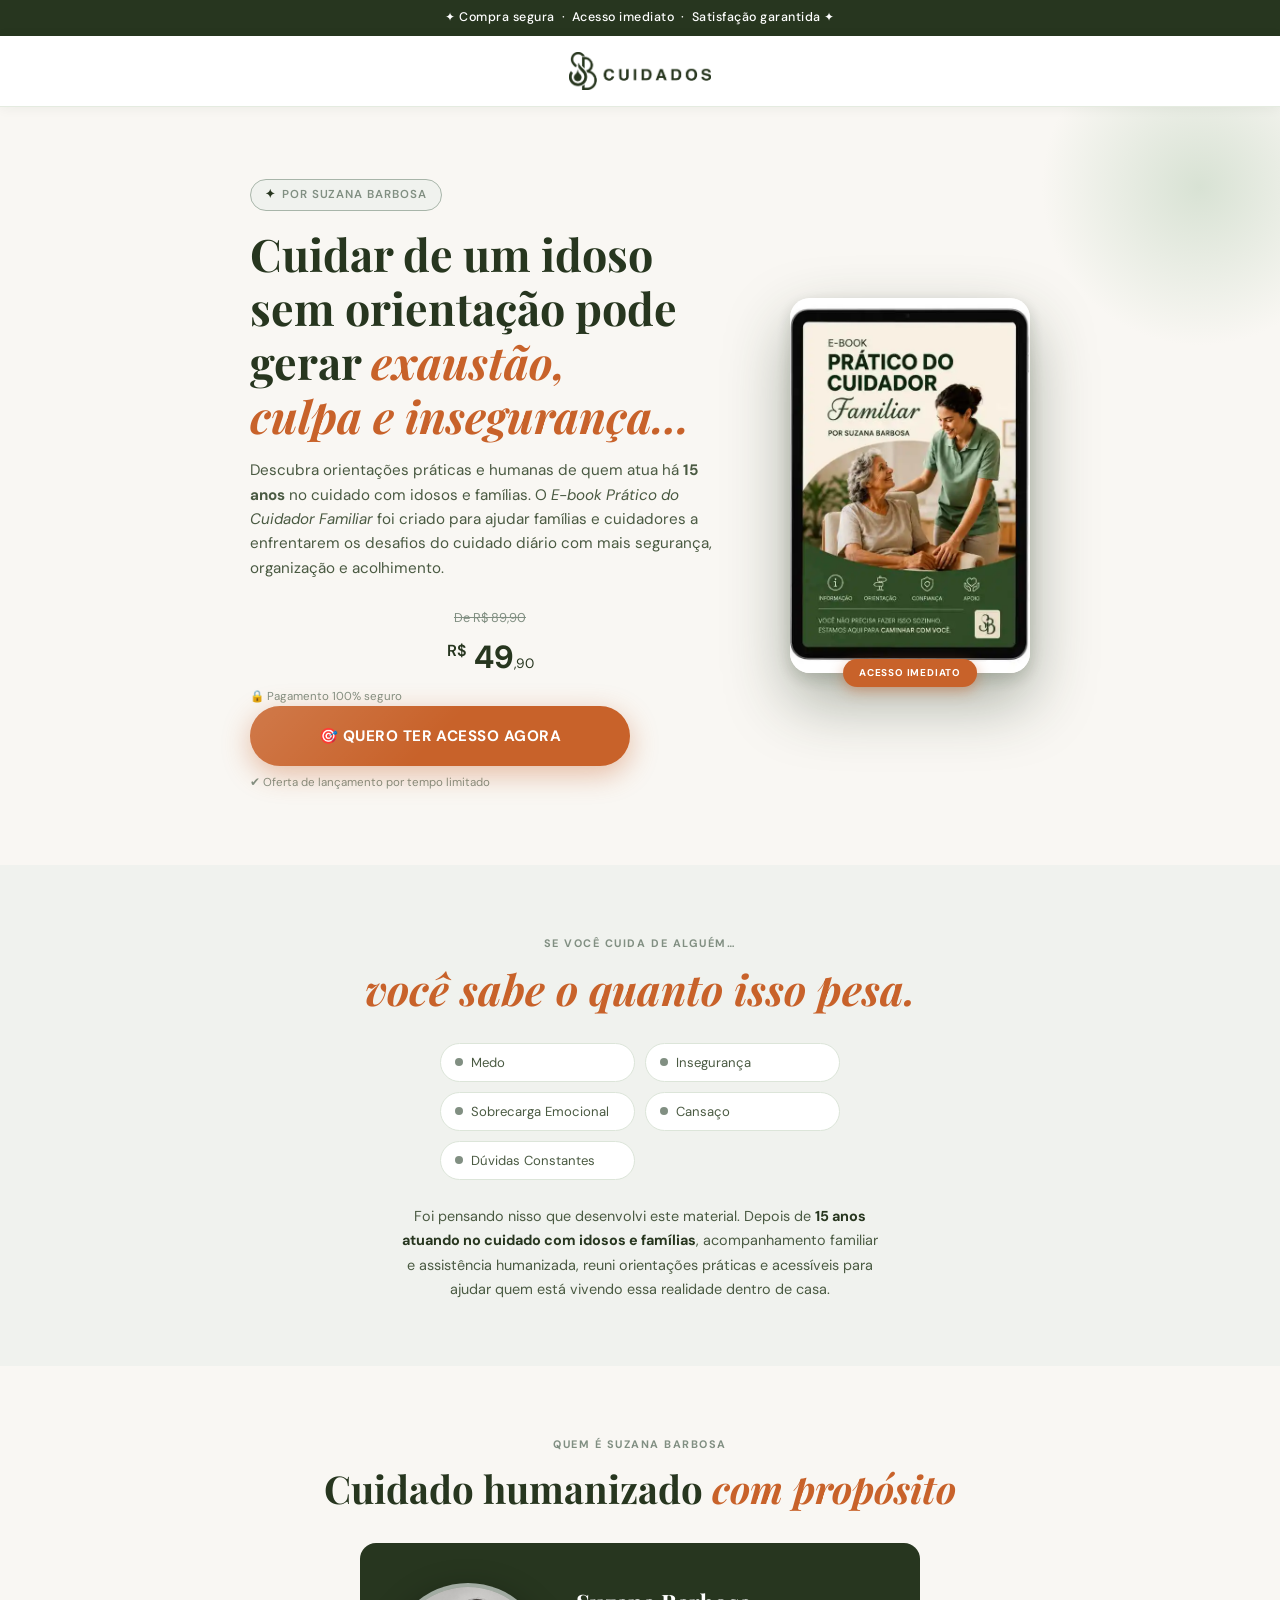
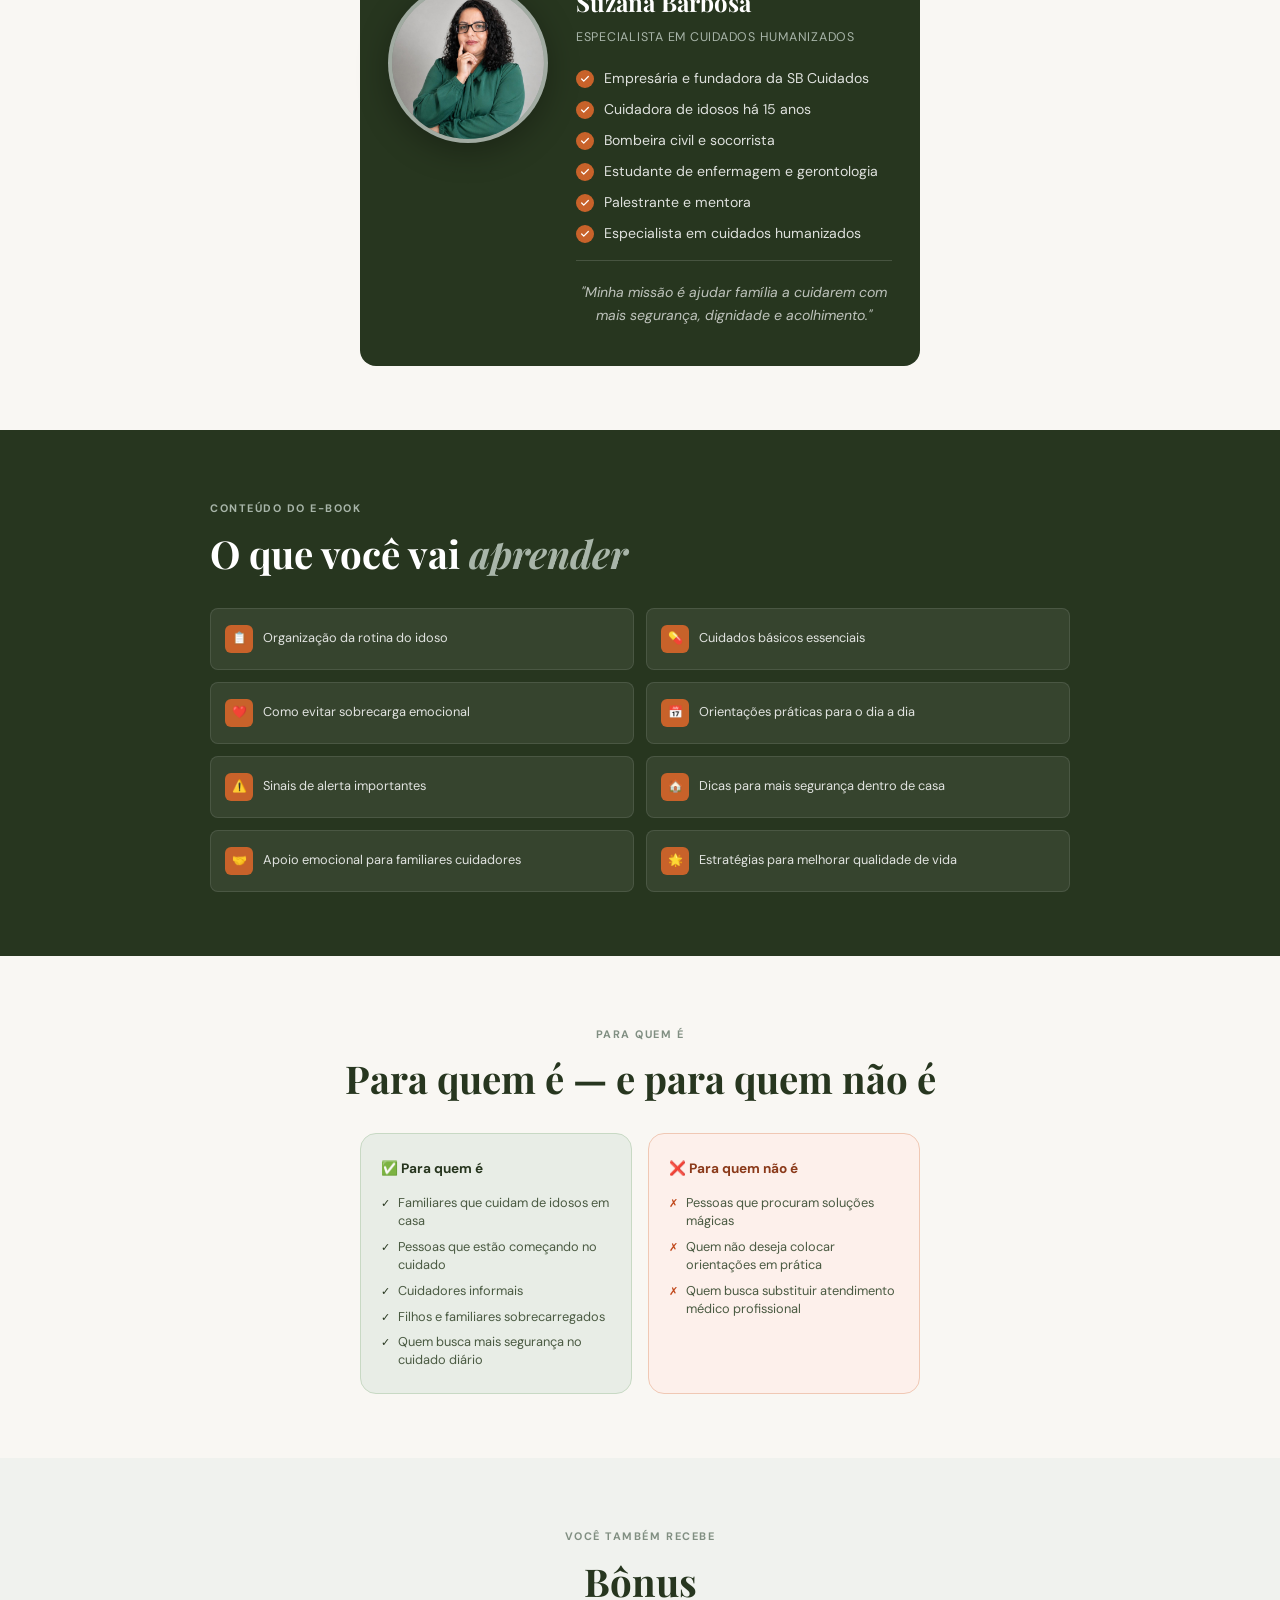
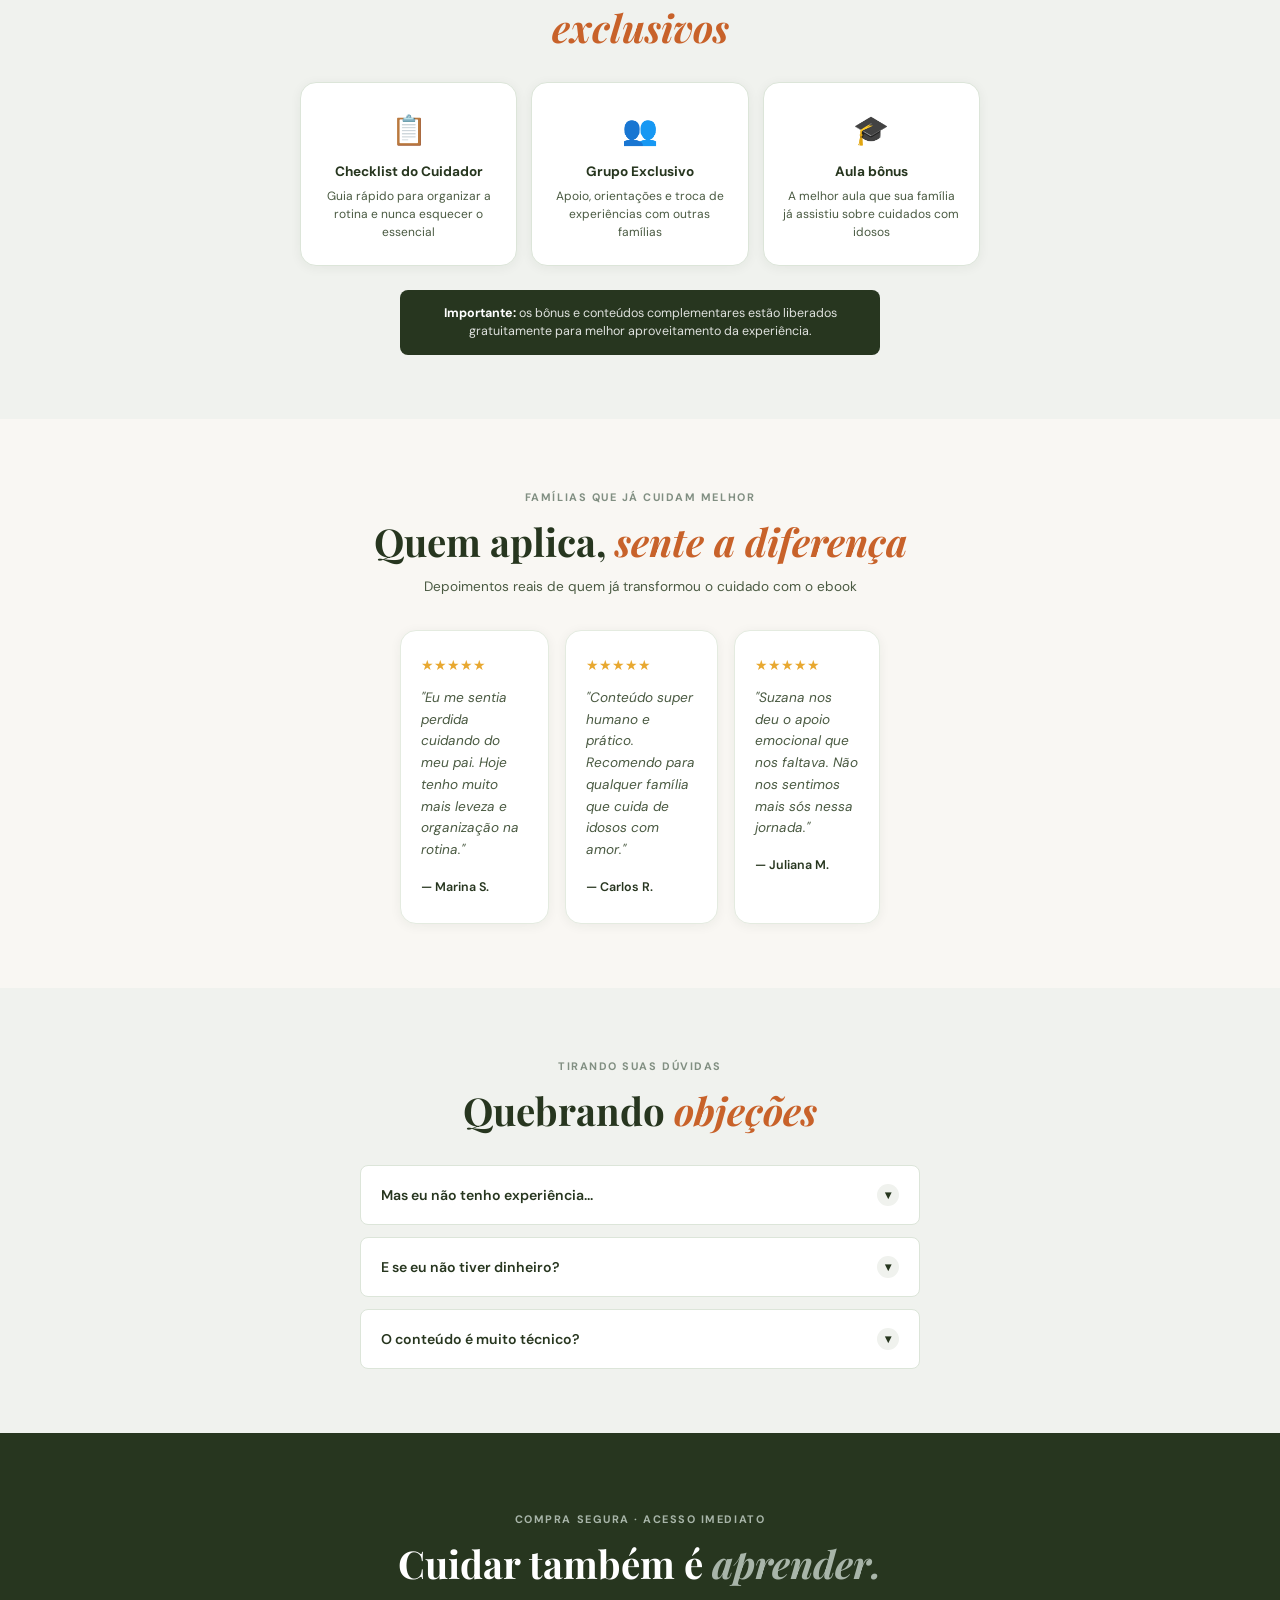
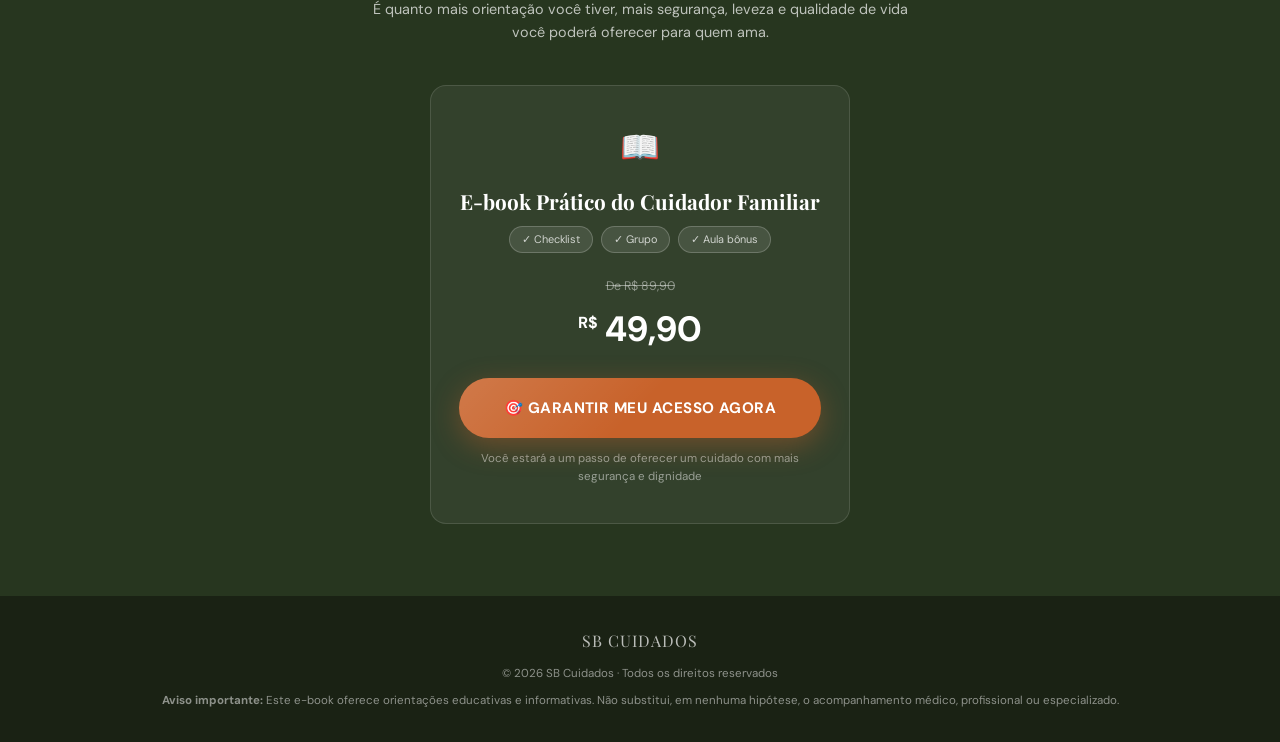
==== commit 47cdcca9: "index.html" ====
--- a/ebookcuidadorfamiliar/index.html
+++ b/ebookcuidadorfamiliar/index.html
@@ -952,7 +952,7 @@
       <ul class="author-bullets">
         <li>Empresária e fundadora da SB Cuidados</li>
         <li>Cuidadora de idosos há 15 anos</li>
-        <li>Biomédica civil e socorrista</li>
+        <li>Bombeira civil e socorrista</li>
         <li>Estudante de enfermagem e gerontologia</li>
         <li>Palestrante e mentora</li>
         <li>Especialista em cuidados humanizados</li>
